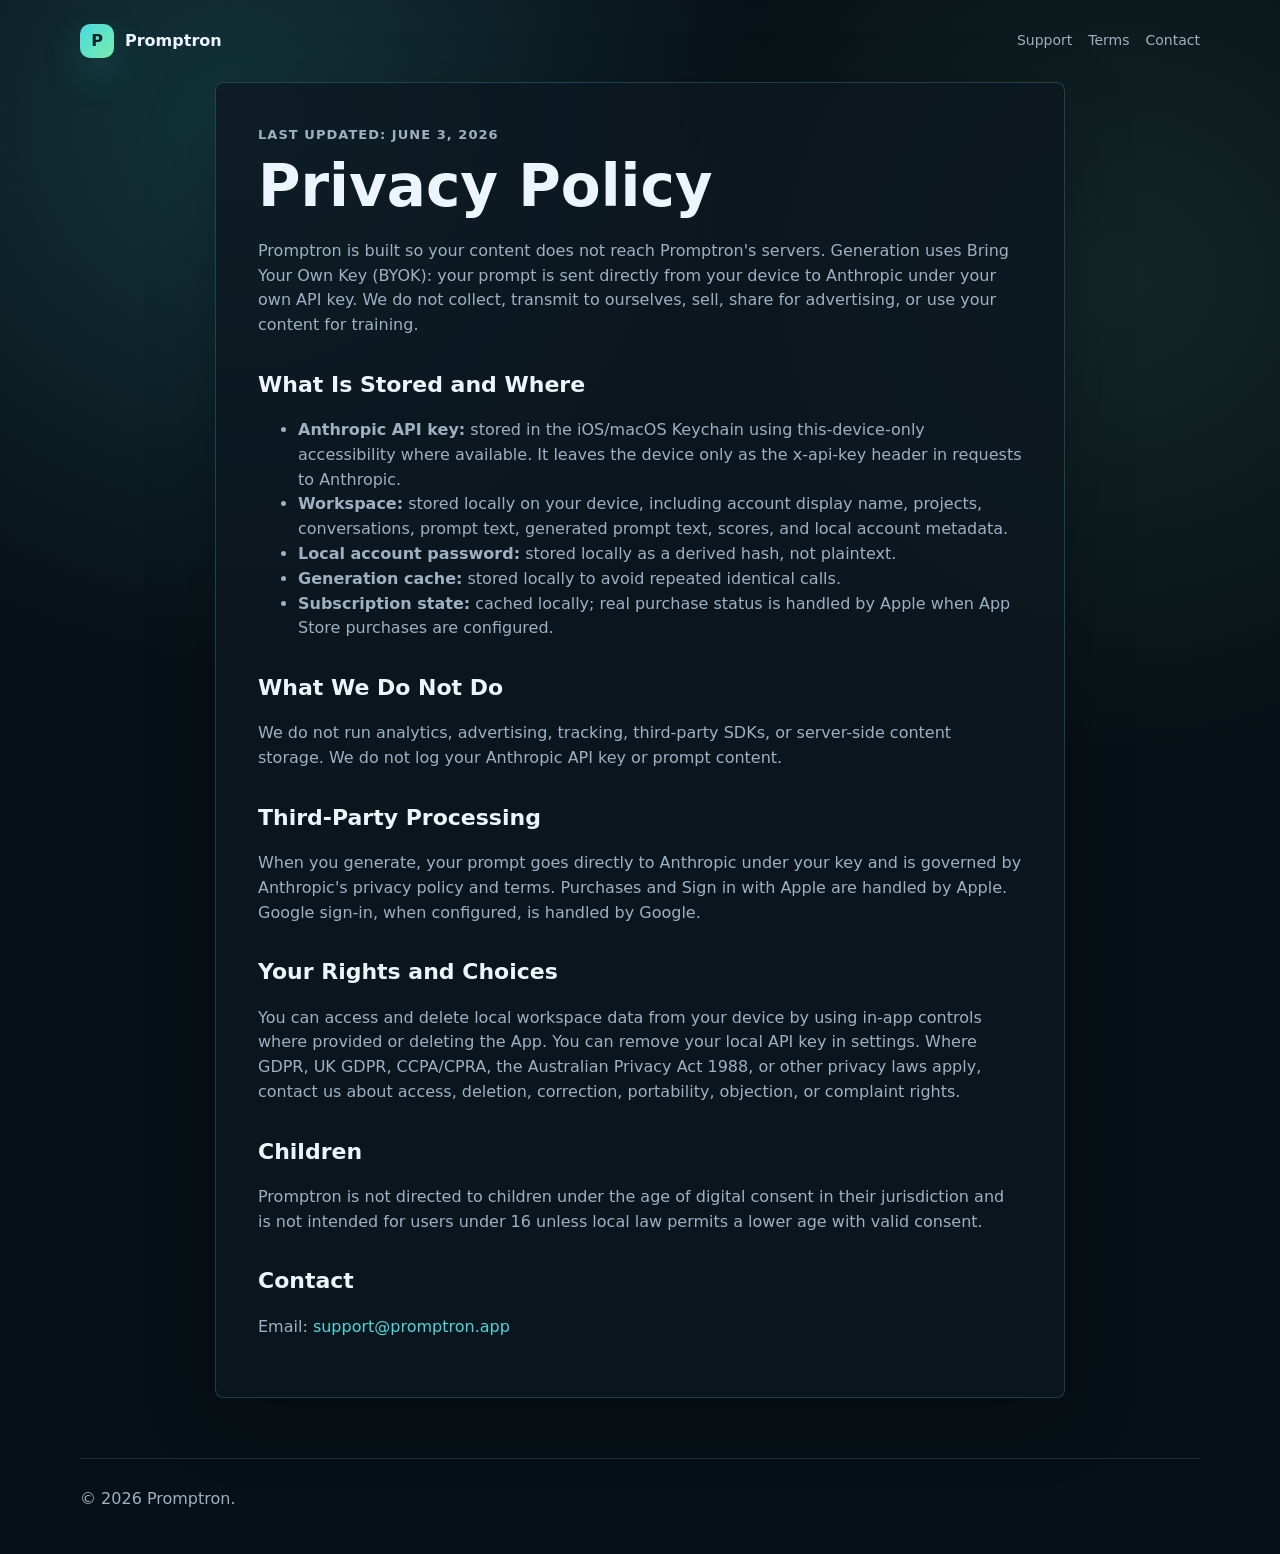
==== privacy.html @ 532ac2ca "Add Promptron support site" ====
<!doctype html>
<html lang="en">
<head>
  <meta charset="utf-8">
  <meta name="viewport" content="width=device-width, initial-scale=1">
  <title>Promptron Privacy Policy</title>
  <meta name="description" content="Promptron Privacy Policy.">
  <link rel="stylesheet" href="./styles.css">
</head>
<body>
  <header class="nav">
    <a class="brand" href="./"><span class="mark">P</span><span>Promptron</span></a>
    <nav aria-label="Primary">
      <a href="./">Support</a>
      <a href="./terms.html">Terms</a>
      <a href="mailto:support@promptron.app">Contact</a>
    </nav>
  </header>

  <main class="doc">
    <p class="eyebrow">Last updated: June 3, 2026</p>
    <h1>Privacy Policy</h1>
    <p>
      Promptron is built so your content does not reach Promptron's servers. Generation uses
      Bring Your Own Key (BYOK): your prompt is sent directly from your device to Anthropic
      under your own API key. We do not collect, transmit to ourselves, sell, share for
      advertising, or use your content for training.
    </p>

    <h2>What Is Stored and Where</h2>
    <ul>
      <li><strong>Anthropic API key:</strong> stored in the iOS/macOS Keychain using this-device-only accessibility where available. It leaves the device only as the x-api-key header in requests to Anthropic.</li>
      <li><strong>Workspace:</strong> stored locally on your device, including account display name, projects, conversations, prompt text, generated prompt text, scores, and local account metadata.</li>
      <li><strong>Local account password:</strong> stored locally as a derived hash, not plaintext.</li>
      <li><strong>Generation cache:</strong> stored locally to avoid repeated identical calls.</li>
      <li><strong>Subscription state:</strong> cached locally; real purchase status is handled by Apple when App Store purchases are configured.</li>
    </ul>

    <h2>What We Do Not Do</h2>
    <p>
      We do not run analytics, advertising, tracking, third-party SDKs, or server-side content
      storage. We do not log your Anthropic API key or prompt content.
    </p>

    <h2>Third-Party Processing</h2>
    <p>
      When you generate, your prompt goes directly to Anthropic under your key and is governed
      by Anthropic's privacy policy and terms. Purchases and Sign in with Apple are handled by
      Apple. Google sign-in, when configured, is handled by Google.
    </p>

    <h2>Your Rights and Choices</h2>
    <p>
      You can access and delete local workspace data from your device by using in-app controls
      where provided or deleting the App. You can remove your local API key in settings. Where
      GDPR, UK GDPR, CCPA/CPRA, the Australian Privacy Act 1988, or other privacy laws apply,
      contact us about access, deletion, correction, portability, objection, or complaint rights.
    </p>

    <h2>Children</h2>
    <p>
      Promptron is not directed to children under the age of digital consent in their jurisdiction
      and is not intended for users under 16 unless local law permits a lower age with valid consent.
    </p>

    <h2>Contact</h2>
    <p>Email: <a href="mailto:support@promptron.app">support@promptron.app</a></p>
  </main>

  <footer>
    <p>&copy; 2026 Promptron.</p>
  </footer>
</body>
</html>
---- styles.css ----
:root {
  color-scheme: dark;
  --bg: #071016;
  --panel: #0d1821;
  --panel-2: #132535;
  --text: #ecf5fb;
  --muted: #9db1c2;
  --line: rgba(91, 216, 221, 0.22);
  --accent: #48d8df;
  --accent-2: #79efae;
  --ink: #042328;
}

* {
  box-sizing: border-box;
}

body {
  margin: 0;
  min-height: 100vh;
  background:
    radial-gradient(circle at 18% 8%, rgba(72, 216, 223, 0.18), transparent 34rem),
    radial-gradient(circle at 88% 18%, rgba(121, 239, 174, 0.1), transparent 30rem),
    var(--bg);
  color: var(--text);
  font-family: Inter, ui-sans-serif, system-ui, -apple-system, BlinkMacSystemFont, "Segoe UI", sans-serif;
  line-height: 1.55;
}

a {
  color: inherit;
  text-decoration: none;
}

.nav {
  width: min(1120px, calc(100% - 40px));
  margin: 0 auto;
  padding: 24px 0;
  display: flex;
  align-items: center;
  justify-content: space-between;
  gap: 20px;
}

.brand {
  display: inline-flex;
  align-items: center;
  gap: 11px;
  font-weight: 800;
  letter-spacing: 0;
}

.mark {
  width: 34px;
  height: 34px;
  display: grid;
  place-items: center;
  border-radius: 10px;
  color: var(--ink);
  background: linear-gradient(135deg, var(--accent), var(--accent-2));
  box-shadow: 0 16px 40px rgba(72, 216, 223, 0.18);
}

.nav nav {
  display: flex;
  gap: 16px;
  color: var(--muted);
  font-size: 14px;
}

.nav nav a:hover {
  color: var(--text);
}

main {
  width: min(1120px, calc(100% - 40px));
  margin: 0 auto;
}

.hero {
  padding: 86px 0 54px;
  max-width: 790px;
}

.eyebrow {
  margin: 0 0 14px;
  color: var(--accent);
  font-size: 13px;
  font-weight: 800;
  letter-spacing: 0.08em;
  text-transform: uppercase;
}

h1 {
  margin: 0;
  font-size: clamp(42px, 8vw, 76px);
  line-height: 0.96;
  letter-spacing: 0;
}

h2 {
  margin: 0 0 12px;
  font-size: 22px;
  letter-spacing: 0;
}

.lead {
  margin: 22px 0 0;
  max-width: 690px;
  color: var(--muted);
  font-size: 20px;
}

.actions {
  display: flex;
  flex-wrap: wrap;
  gap: 12px;
  margin-top: 32px;
}

.button {
  display: inline-flex;
  align-items: center;
  justify-content: center;
  min-height: 44px;
  padding: 0 18px;
  border: 1px solid var(--line);
  border-radius: 8px;
  color: var(--text);
  background: rgba(13, 24, 33, 0.78);
  font-weight: 750;
}

.button.primary {
  color: var(--ink);
  border-color: transparent;
  background: var(--accent);
}

.grid {
  display: grid;
  grid-template-columns: repeat(3, minmax(0, 1fr));
  gap: 14px;
  margin-bottom: 24px;
}

article,
.panel,
.doc {
  border: 1px solid var(--line);
  border-radius: 8px;
  background: rgba(13, 24, 33, 0.78);
  box-shadow: 0 20px 70px rgba(0, 0, 0, 0.22);
}

article {
  padding: 22px;
}

article p,
.panel p,
.doc p,
.doc li {
  color: var(--muted);
}

.panel {
  padding: 28px;
  margin-bottom: 70px;
}

details {
  border-top: 1px solid rgba(157, 177, 194, 0.18);
  padding: 16px 0;
}

summary {
  cursor: pointer;
  font-weight: 760;
}

.doc {
  max-width: 850px;
  padding: 42px;
  margin-bottom: 60px;
}

.doc h1 {
  font-size: clamp(38px, 6vw, 58px);
  margin-bottom: 24px;
}

.doc h2 {
  margin-top: 30px;
}

.doc a {
  color: var(--accent);
}

footer {
  width: min(1120px, calc(100% - 40px));
  margin: 0 auto;
  padding: 28px 0 42px;
  color: var(--muted);
  display: flex;
  justify-content: space-between;
  gap: 18px;
  border-top: 1px solid rgba(157, 177, 194, 0.16);
}

footer p {
  margin: 0;
}

footer a {
  color: var(--text);
}

@media (max-width: 760px) {
  .nav,
  footer {
    align-items: flex-start;
    flex-direction: column;
  }

  .hero {
    padding-top: 48px;
  }

  .grid {
    grid-template-columns: 1fr;
  }

  .doc,
  .panel {
    padding: 24px;
  }
}
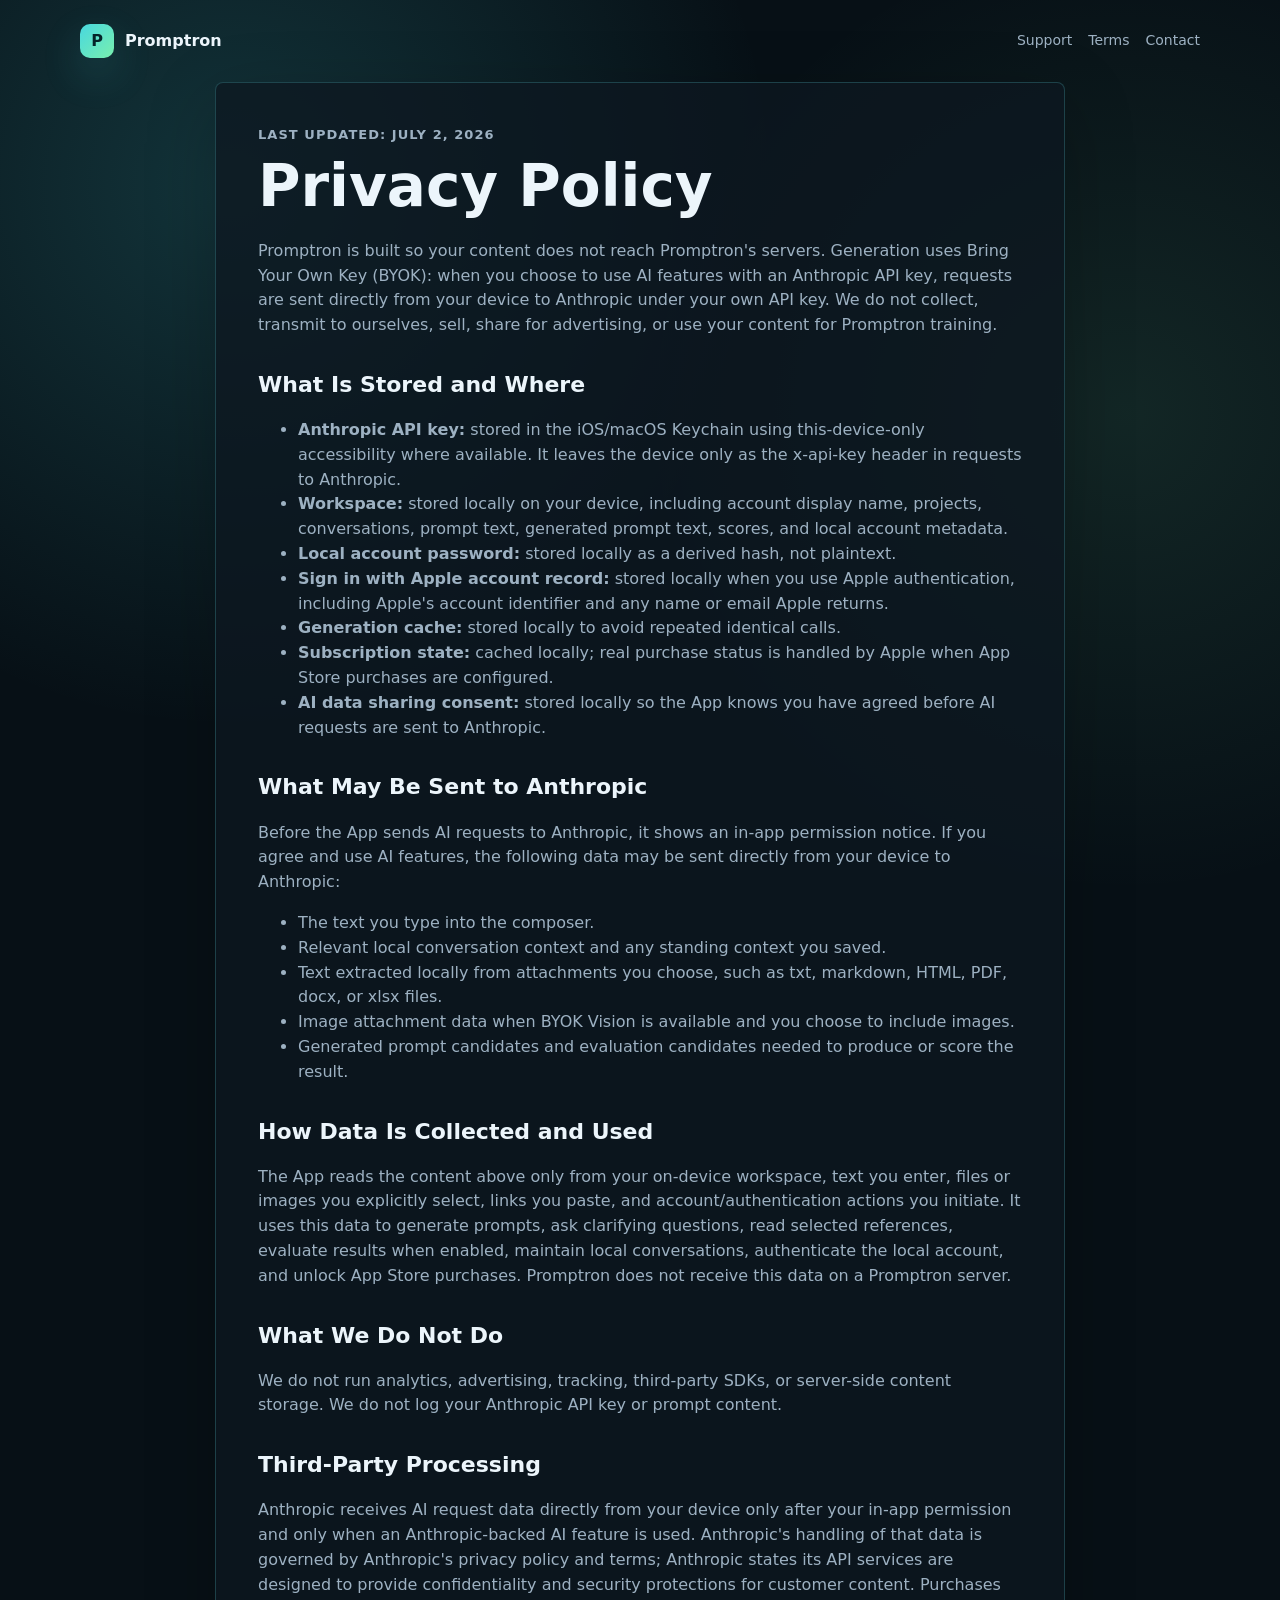
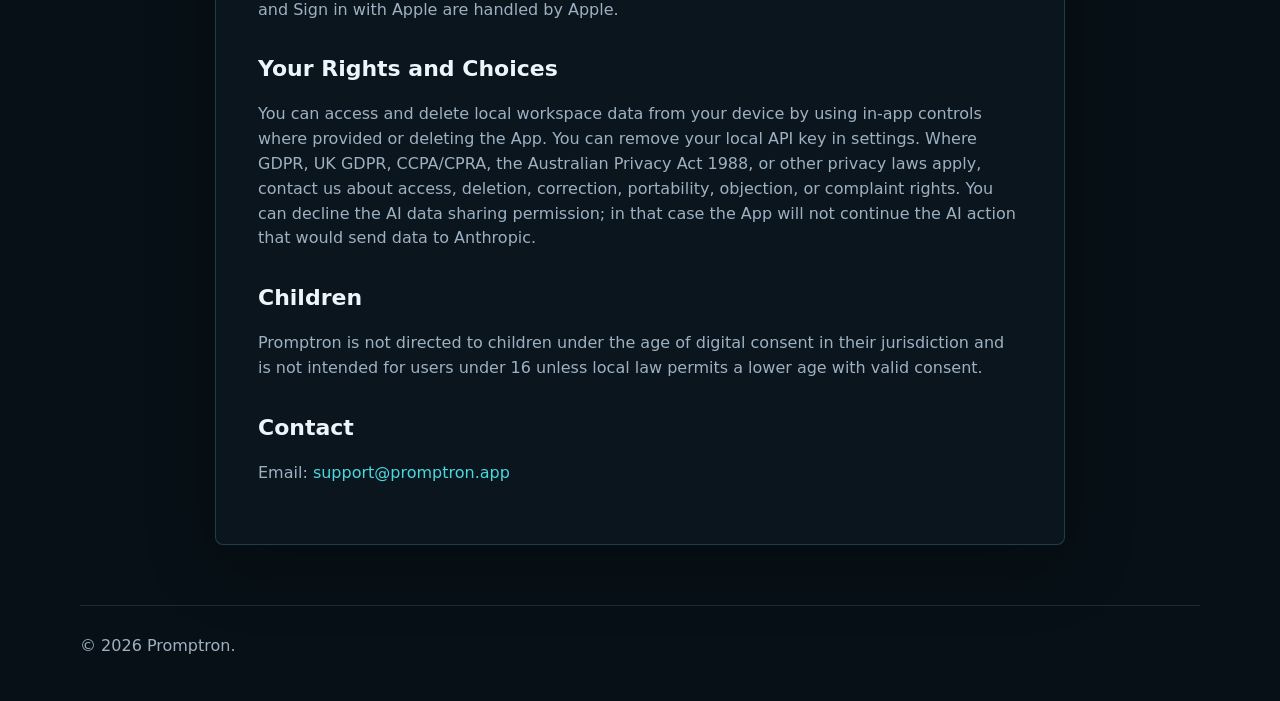
==== commit 1b32e5ef: "Update privacy policy for AI data sharing" ====
--- a/privacy.html
+++ b/privacy.html
@@ -18,13 +18,14 @@
   </header>
 
   <main class="doc">
-    <p class="eyebrow">Last updated: June 3, 2026</p>
+    <p class="eyebrow">Last updated: July 2, 2026</p>
     <h1>Privacy Policy</h1>
     <p>
       Promptron is built so your content does not reach Promptron's servers. Generation uses
-      Bring Your Own Key (BYOK): your prompt is sent directly from your device to Anthropic
-      under your own API key. We do not collect, transmit to ourselves, sell, share for
-      advertising, or use your content for training.
+      Bring Your Own Key (BYOK): when you choose to use AI features with an Anthropic API key,
+      requests are sent directly from your device to Anthropic under your own API key. We do
+      not collect, transmit to ourselves, sell, share for advertising, or use your content for
+      Promptron training.
     </p>
 
     <h2>What Is Stored and Where</h2>
@@ -32,9 +33,35 @@
       <li><strong>Anthropic API key:</strong> stored in the iOS/macOS Keychain using this-device-only accessibility where available. It leaves the device only as the x-api-key header in requests to Anthropic.</li>
       <li><strong>Workspace:</strong> stored locally on your device, including account display name, projects, conversations, prompt text, generated prompt text, scores, and local account metadata.</li>
       <li><strong>Local account password:</strong> stored locally as a derived hash, not plaintext.</li>
+      <li><strong>Sign in with Apple account record:</strong> stored locally when you use Apple authentication, including Apple's account identifier and any name or email Apple returns.</li>
       <li><strong>Generation cache:</strong> stored locally to avoid repeated identical calls.</li>
       <li><strong>Subscription state:</strong> cached locally; real purchase status is handled by Apple when App Store purchases are configured.</li>
+      <li><strong>AI data sharing consent:</strong> stored locally so the App knows you have agreed before AI requests are sent to Anthropic.</li>
     </ul>
+
+    <h2>What May Be Sent to Anthropic</h2>
+    <p>
+      Before the App sends AI requests to Anthropic, it shows an in-app permission notice. If
+      you agree and use AI features, the following data may be sent directly from your device
+      to Anthropic:
+    </p>
+    <ul>
+      <li>The text you type into the composer.</li>
+      <li>Relevant local conversation context and any standing context you saved.</li>
+      <li>Text extracted locally from attachments you choose, such as txt, markdown, HTML, PDF, docx, or xlsx files.</li>
+      <li>Image attachment data when BYOK Vision is available and you choose to include images.</li>
+      <li>Generated prompt candidates and evaluation candidates needed to produce or score the result.</li>
+    </ul>
+
+    <h2>How Data Is Collected and Used</h2>
+    <p>
+      The App reads the content above only from your on-device workspace, text you enter, files
+      or images you explicitly select, links you paste, and account/authentication actions you
+      initiate. It uses this data to generate prompts, ask clarifying questions, read selected
+      references, evaluate results when enabled, maintain local conversations, authenticate the
+      local account, and unlock App Store purchases. Promptron does not receive this data on a
+      Promptron server.
+    </p>
 
     <h2>What We Do Not Do</h2>
     <p>
@@ -44,9 +71,11 @@
 
     <h2>Third-Party Processing</h2>
     <p>
-      When you generate, your prompt goes directly to Anthropic under your key and is governed
-      by Anthropic's privacy policy and terms. Purchases and Sign in with Apple are handled by
-      Apple. Google sign-in, when configured, is handled by Google.
+      Anthropic receives AI request data directly from your device only after your in-app
+      permission and only when an Anthropic-backed AI feature is used. Anthropic's handling of
+      that data is governed by Anthropic's privacy policy and terms; Anthropic states its API
+      services are designed to provide confidentiality and security protections for customer
+      content. Purchases and Sign in with Apple are handled by Apple.
     </p>
 
     <h2>Your Rights and Choices</h2>
@@ -55,6 +84,8 @@
       where provided or deleting the App. You can remove your local API key in settings. Where
       GDPR, UK GDPR, CCPA/CPRA, the Australian Privacy Act 1988, or other privacy laws apply,
       contact us about access, deletion, correction, portability, objection, or complaint rights.
+      You can decline the AI data sharing permission; in that case the App will not continue the
+      AI action that would send data to Anthropic.
     </p>
 
     <h2>Children</h2>
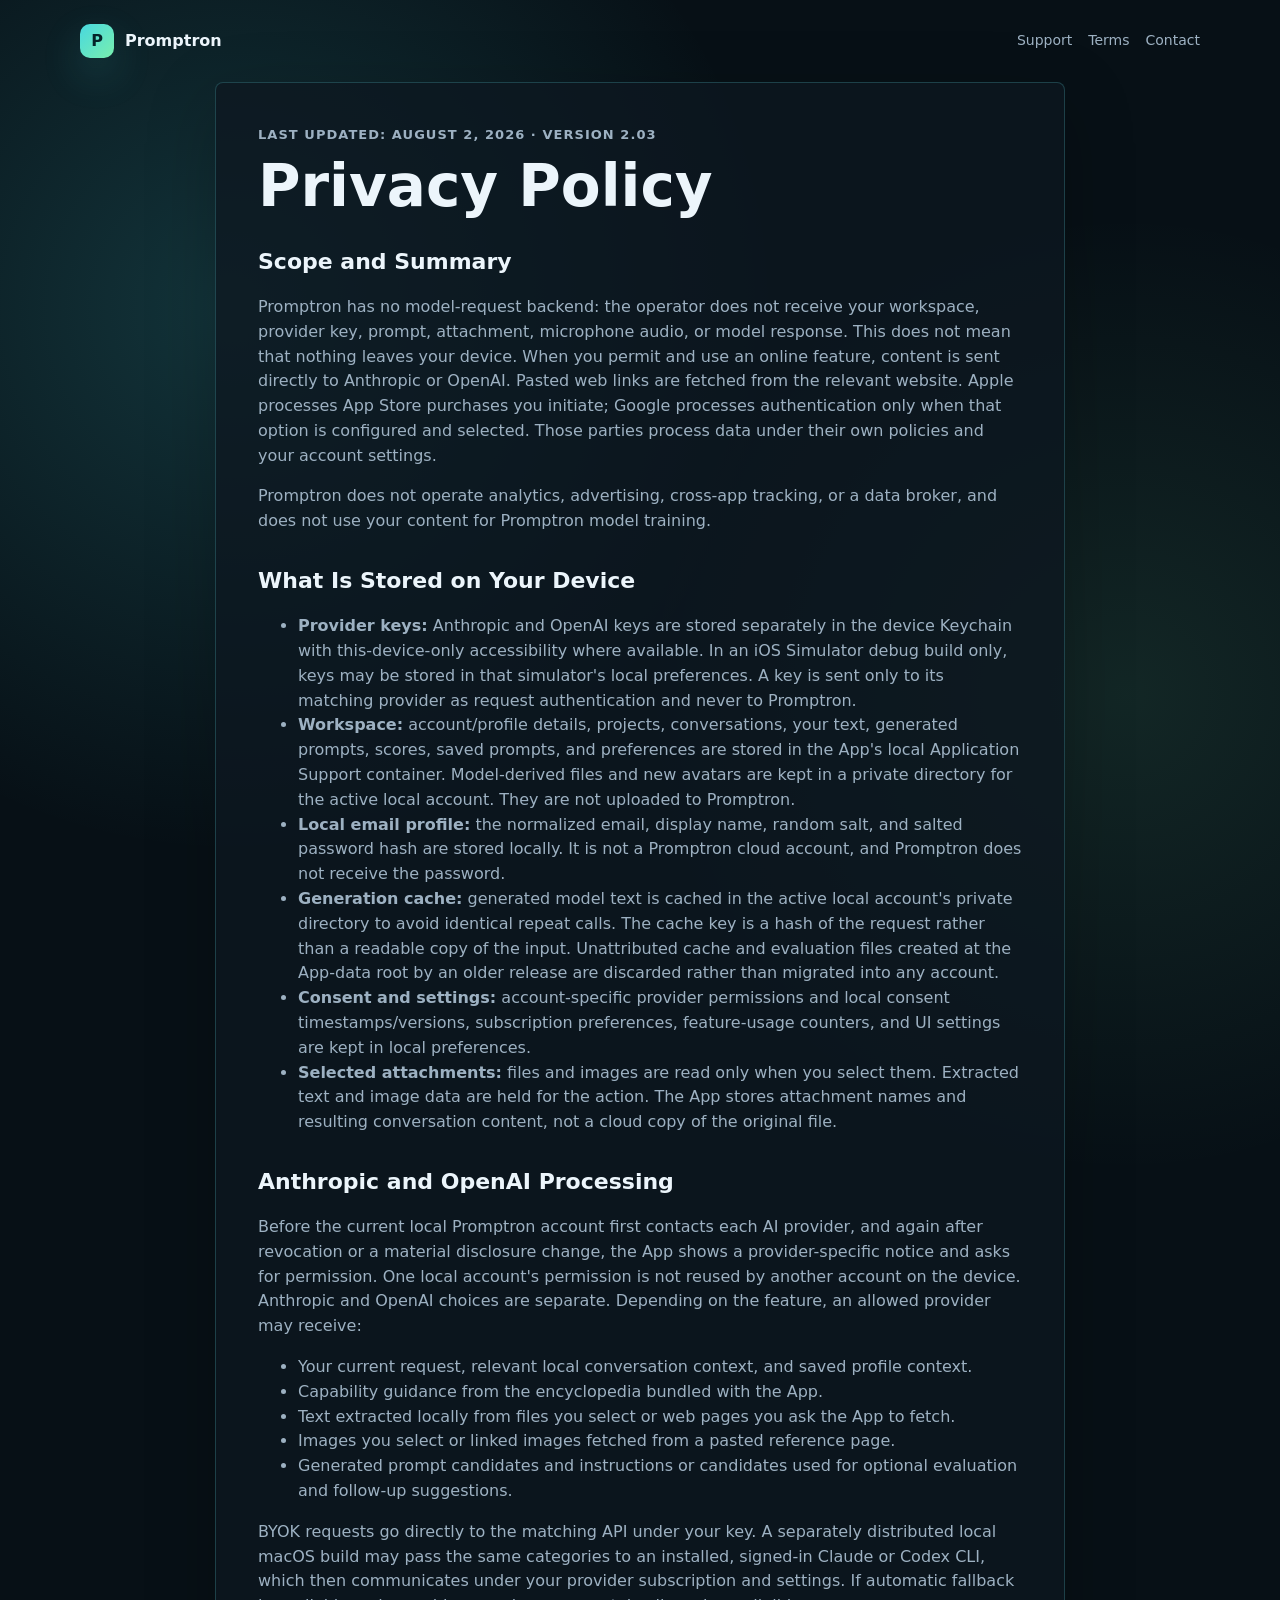
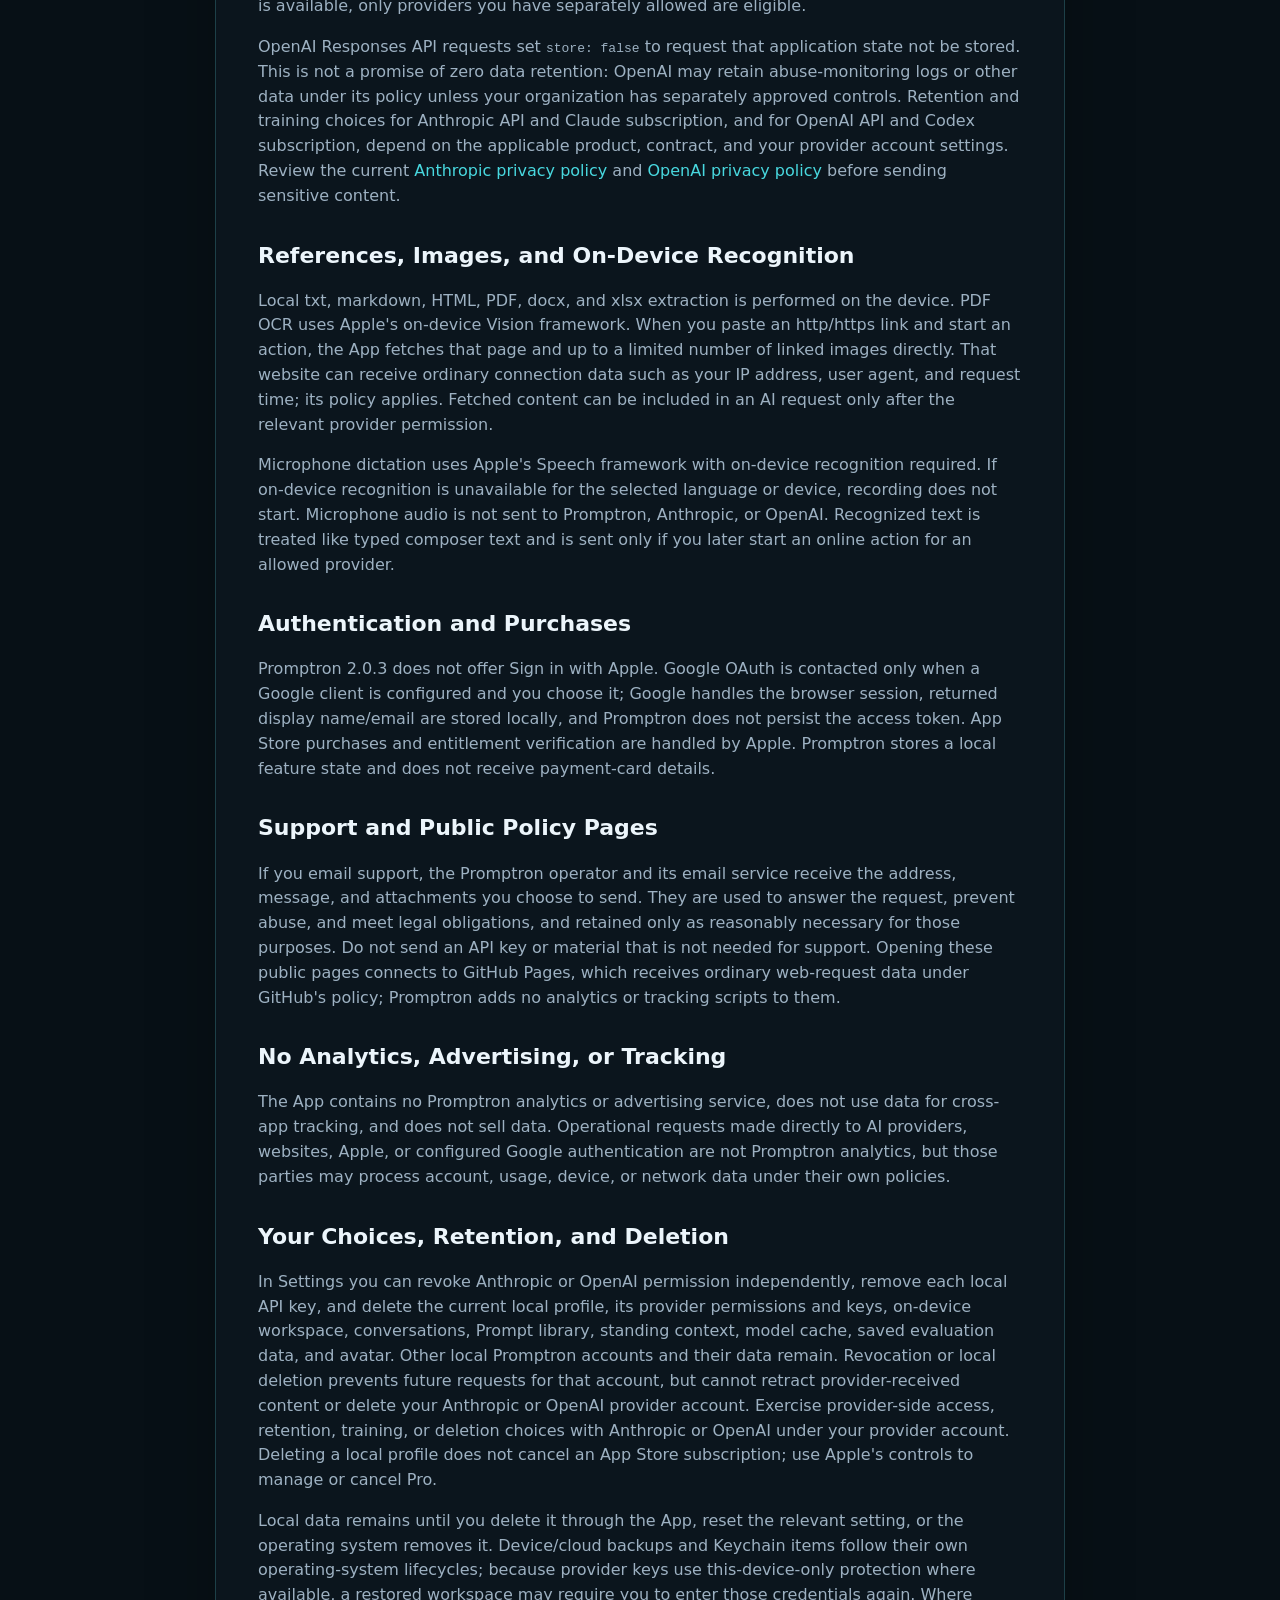
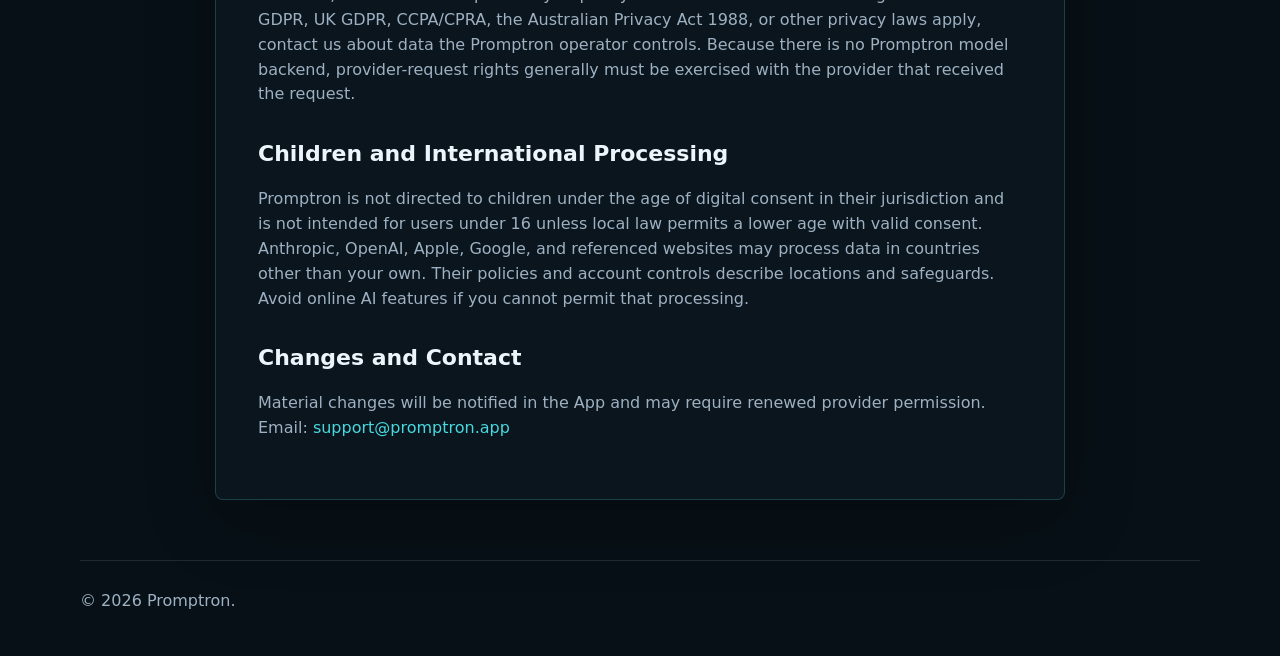
==== commit 34979ac5: "docs: update support and legal pages for v2.03" ====
--- a/privacy.html
+++ b/privacy.html
@@ -4,7 +4,7 @@
   <meta charset="utf-8">
   <meta name="viewport" content="width=device-width, initial-scale=1">
   <title>Promptron Privacy Policy</title>
-  <meta name="description" content="Promptron Privacy Policy.">
+  <meta name="description" content="How Promptron stores local data and sends permitted requests directly to Anthropic, OpenAI, Apple, Google, and referenced websites.">
   <link rel="stylesheet" href="./styles.css">
 </head>
 <body>
@@ -18,84 +18,144 @@
   </header>
 
   <main class="doc">
-    <p class="eyebrow">Last updated: July 2, 2026</p>
+    <p class="eyebrow">Last updated: August 2, 2026 · Version 2.03</p>
     <h1>Privacy Policy</h1>
+
+    <h2>Scope and Summary</h2>
     <p>
-      Promptron is built so your content does not reach Promptron's servers. Generation uses
-      Bring Your Own Key (BYOK): when you choose to use AI features with an Anthropic API key,
-      requests are sent directly from your device to Anthropic under your own API key. We do
-      not collect, transmit to ourselves, sell, share for advertising, or use your content for
-      Promptron training.
+      Promptron has no model-request backend: the operator does not receive your workspace,
+      provider key, prompt, attachment, microphone audio, or model response. This does not mean
+      that nothing leaves your device. When you permit and use an online feature, content is sent
+      directly to Anthropic or OpenAI. Pasted web links are fetched from the relevant website.
+      Apple processes App Store purchases you initiate; Google processes authentication only when
+      that option is configured and selected. Those parties
+      process data under their own policies and your account settings.
+    </p>
+    <p>
+      Promptron does not operate analytics, advertising, cross-app tracking, or a data broker,
+      and does not use your content for Promptron model training.
     </p>
 
-    <h2>What Is Stored and Where</h2>
+    <h2>What Is Stored on Your Device</h2>
     <ul>
-      <li><strong>Anthropic API key:</strong> stored in the iOS/macOS Keychain using this-device-only accessibility where available. It leaves the device only as the x-api-key header in requests to Anthropic.</li>
-      <li><strong>Workspace:</strong> stored locally on your device, including account display name, projects, conversations, prompt text, generated prompt text, scores, and local account metadata.</li>
-      <li><strong>Local account password:</strong> stored locally as a derived hash, not plaintext.</li>
-      <li><strong>Sign in with Apple account record:</strong> stored locally when you use Apple authentication, including Apple's account identifier and any name or email Apple returns.</li>
-      <li><strong>Generation cache:</strong> stored locally to avoid repeated identical calls.</li>
-      <li><strong>Subscription state:</strong> cached locally; real purchase status is handled by Apple when App Store purchases are configured.</li>
-      <li><strong>AI data sharing consent:</strong> stored locally so the App knows you have agreed before AI requests are sent to Anthropic.</li>
+      <li><strong>Provider keys:</strong> Anthropic and OpenAI keys are stored separately in the device Keychain with this-device-only accessibility where available. In an iOS Simulator debug build only, keys may be stored in that simulator's local preferences. A key is sent only to its matching provider as request authentication and never to Promptron.</li>
+      <li><strong>Workspace:</strong> account/profile details, projects, conversations, your text, generated prompts, scores, saved prompts, and preferences are stored in the App's local Application Support container. Model-derived files and new avatars are kept in a private directory for the active local account. They are not uploaded to Promptron.</li>
+      <li><strong>Local email profile:</strong> the normalized email, display name, random salt, and salted password hash are stored locally. It is not a Promptron cloud account, and Promptron does not receive the password.</li>
+      <li><strong>Generation cache:</strong> generated model text is cached in the active local account's private directory to avoid identical repeat calls. The cache key is a hash of the request rather than a readable copy of the input. Unattributed cache and evaluation files created at the App-data root by an older release are discarded rather than migrated into any account.</li>
+      <li><strong>Consent and settings:</strong> account-specific provider permissions and local consent timestamps/versions, subscription preferences, feature-usage counters, and UI settings are kept in local preferences.</li>
+      <li><strong>Selected attachments:</strong> files and images are read only when you select them. Extracted text and image data are held for the action. The App stores attachment names and resulting conversation content, not a cloud copy of the original file.</li>
     </ul>
 
-    <h2>What May Be Sent to Anthropic</h2>
+    <h2>Anthropic and OpenAI Processing</h2>
     <p>
-      Before the App sends AI requests to Anthropic, it shows an in-app permission notice. If
-      you agree and use AI features, the following data may be sent directly from your device
-      to Anthropic:
+      Before the current local Promptron account first contacts each AI provider, and again after
+      revocation or a material disclosure change, the App shows a provider-specific notice and asks
+      for permission. One local account's permission is not reused by another account on the device.
+      Anthropic and OpenAI choices are separate. Depending on the
+      feature, an allowed provider may receive:
     </p>
     <ul>
-      <li>The text you type into the composer.</li>
-      <li>Relevant local conversation context and any standing context you saved.</li>
-      <li>Text extracted locally from attachments you choose, such as txt, markdown, HTML, PDF, docx, or xlsx files.</li>
-      <li>Image attachment data when BYOK Vision is available and you choose to include images.</li>
-      <li>Generated prompt candidates and evaluation candidates needed to produce or score the result.</li>
+      <li>Your current request, relevant local conversation context, and saved profile context.</li>
+      <li>Capability guidance from the encyclopedia bundled with the App.</li>
+      <li>Text extracted locally from files you select or web pages you ask the App to fetch.</li>
+      <li>Images you select or linked images fetched from a pasted reference page.</li>
+      <li>Generated prompt candidates and instructions or candidates used for optional evaluation and follow-up suggestions.</li>
     </ul>
-
-    <h2>How Data Is Collected and Used</h2>
     <p>
-      The App reads the content above only from your on-device workspace, text you enter, files
-      or images you explicitly select, links you paste, and account/authentication actions you
-      initiate. It uses this data to generate prompts, ask clarifying questions, read selected
-      references, evaluate results when enabled, maintain local conversations, authenticate the
-      local account, and unlock App Store purchases. Promptron does not receive this data on a
-      Promptron server.
+      BYOK requests go directly to the matching API under your key. A separately distributed local
+      macOS build may pass the same categories to an installed, signed-in Claude or Codex CLI, which
+      then communicates under your provider subscription and settings. If automatic fallback is
+      available, only providers you have separately allowed are eligible.
+    </p>
+    <p>
+      OpenAI Responses API requests set <code>store: false</code> to request that application state
+      not be stored. This is not a promise of zero data retention: OpenAI may retain abuse-monitoring
+      logs or other data under its policy unless your organization has separately approved controls.
+      Retention and training choices for Anthropic API and Claude subscription, and for OpenAI API
+      and Codex subscription, depend on the applicable product, contract, and your provider account settings.
+      Review the current
+      <a href="https://www.anthropic.com/legal/privacy">Anthropic privacy policy</a> and
+      <a href="https://openai.com/policies/privacy-policy/">OpenAI privacy policy</a> before sending
+      sensitive content.
     </p>
 
-    <h2>What We Do Not Do</h2>
+    <h2>References, Images, and On-Device Recognition</h2>
     <p>
-      We do not run analytics, advertising, tracking, third-party SDKs, or server-side content
-      storage. We do not log your Anthropic API key or prompt content.
+      Local txt, markdown, HTML, PDF, docx, and xlsx extraction is performed on the device. PDF OCR
+      uses Apple's on-device Vision framework. When you paste an http/https link and start an action,
+      the App fetches that page and up to a limited number of linked images directly. That website can
+      receive ordinary connection data such as your IP address, user agent, and request time; its policy
+      applies. Fetched content can be included in an AI request only after the relevant provider permission.
+    </p>
+    <p>
+      Microphone dictation uses Apple's Speech framework with on-device recognition required. If
+      on-device recognition is unavailable for the selected language or device, recording does not
+      start. Microphone audio is not sent to Promptron, Anthropic, or OpenAI. Recognized text is treated
+      like typed composer text and is sent only if you later start an online action for an allowed provider.
     </p>
 
-    <h2>Third-Party Processing</h2>
+    <h2>Authentication and Purchases</h2>
     <p>
-      Anthropic receives AI request data directly from your device only after your in-app
-      permission and only when an Anthropic-backed AI feature is used. Anthropic's handling of
-      that data is governed by Anthropic's privacy policy and terms; Anthropic states its API
-      services are designed to provide confidentiality and security protections for customer
-      content. Purchases and Sign in with Apple are handled by Apple.
+      Promptron 2.0.3 does not offer Sign in with Apple. Google OAuth is contacted only when a Google
+      client is configured and you choose
+      it; Google handles the browser session, returned display name/email are stored locally, and
+      Promptron does not persist the access token. App Store purchases and entitlement verification are
+      handled by Apple. Promptron stores a local feature state and does not receive payment-card details.
     </p>
 
-    <h2>Your Rights and Choices</h2>
+    <h2>Support and Public Policy Pages</h2>
     <p>
-      You can access and delete local workspace data from your device by using in-app controls
-      where provided or deleting the App. You can remove your local API key in settings. Where
-      GDPR, UK GDPR, CCPA/CPRA, the Australian Privacy Act 1988, or other privacy laws apply,
-      contact us about access, deletion, correction, portability, objection, or complaint rights.
-      You can decline the AI data sharing permission; in that case the App will not continue the
-      AI action that would send data to Anthropic.
+      If you email support, the Promptron operator and its email service receive the address,
+      message, and attachments you choose to send. They are used to answer the request, prevent
+      abuse, and meet legal obligations, and retained only as reasonably necessary for those
+      purposes. Do not send an API key or material that is not needed for support. Opening these
+      public pages connects to GitHub Pages, which receives ordinary web-request data under GitHub's
+      policy; Promptron adds no analytics or tracking scripts to them.
     </p>
 
-    <h2>Children</h2>
+    <h2>No Analytics, Advertising, or Tracking</h2>
     <p>
-      Promptron is not directed to children under the age of digital consent in their jurisdiction
-      and is not intended for users under 16 unless local law permits a lower age with valid consent.
+      The App contains no Promptron analytics or advertising service, does not use data for cross-app
+      tracking, and does not sell data. Operational requests made directly to AI providers, websites,
+      Apple, or configured Google authentication are not Promptron analytics, but those parties may
+      process account, usage, device, or network data under their own policies.
     </p>
 
-    <h2>Contact</h2>
-    <p>Email: <a href="mailto:support@promptron.app">support@promptron.app</a></p>
+    <h2>Your Choices, Retention, and Deletion</h2>
+    <p>
+      In Settings you can revoke Anthropic or OpenAI permission independently, remove each local API
+      key, and delete the current local profile, its provider permissions and keys, on-device workspace,
+      conversations, Prompt library, standing context, model cache, saved evaluation data, and avatar.
+      Other local Promptron accounts and their data remain. Revocation or local deletion prevents future
+      requests for that account, but cannot retract provider-received content or delete your Anthropic or
+      OpenAI provider account. Exercise provider-side access, retention, training, or deletion choices
+      with Anthropic or OpenAI under your provider account. Deleting a local profile does not cancel
+      an App Store subscription; use Apple's controls to manage or cancel Pro.
+    </p>
+    <p>
+      Local data remains until you delete it through the App, reset the relevant setting, or the
+      operating system removes it. Device/cloud backups and Keychain items follow their own
+      operating-system lifecycles; because provider keys use this-device-only protection where
+      available, a restored workspace may require you to enter those credentials again.
+      Where GDPR, UK GDPR, CCPA/CPRA, the Australian Privacy Act 1988, or other privacy laws apply,
+      contact us about data the Promptron operator controls. Because there is no Promptron model backend,
+      provider-request rights generally must be exercised with the provider that received the request.
+    </p>
+
+    <h2>Children and International Processing</h2>
+    <p>
+      Promptron is not directed to children under the age of digital consent in their jurisdiction and
+      is not intended for users under 16 unless local law permits a lower age with valid consent.
+      Anthropic, OpenAI, Apple, Google, and referenced websites may process data in countries other than
+      your own. Their policies and account controls describe locations and safeguards. Avoid online AI
+      features if you cannot permit that processing.
+    </p>
+
+    <h2>Changes and Contact</h2>
+    <p>
+      Material changes will be notified in the App and may require renewed provider permission.<br>
+      Email: <a href="mailto:support@promptron.app">support@promptron.app</a>
+    </p>
   </main>
 
   <footer>
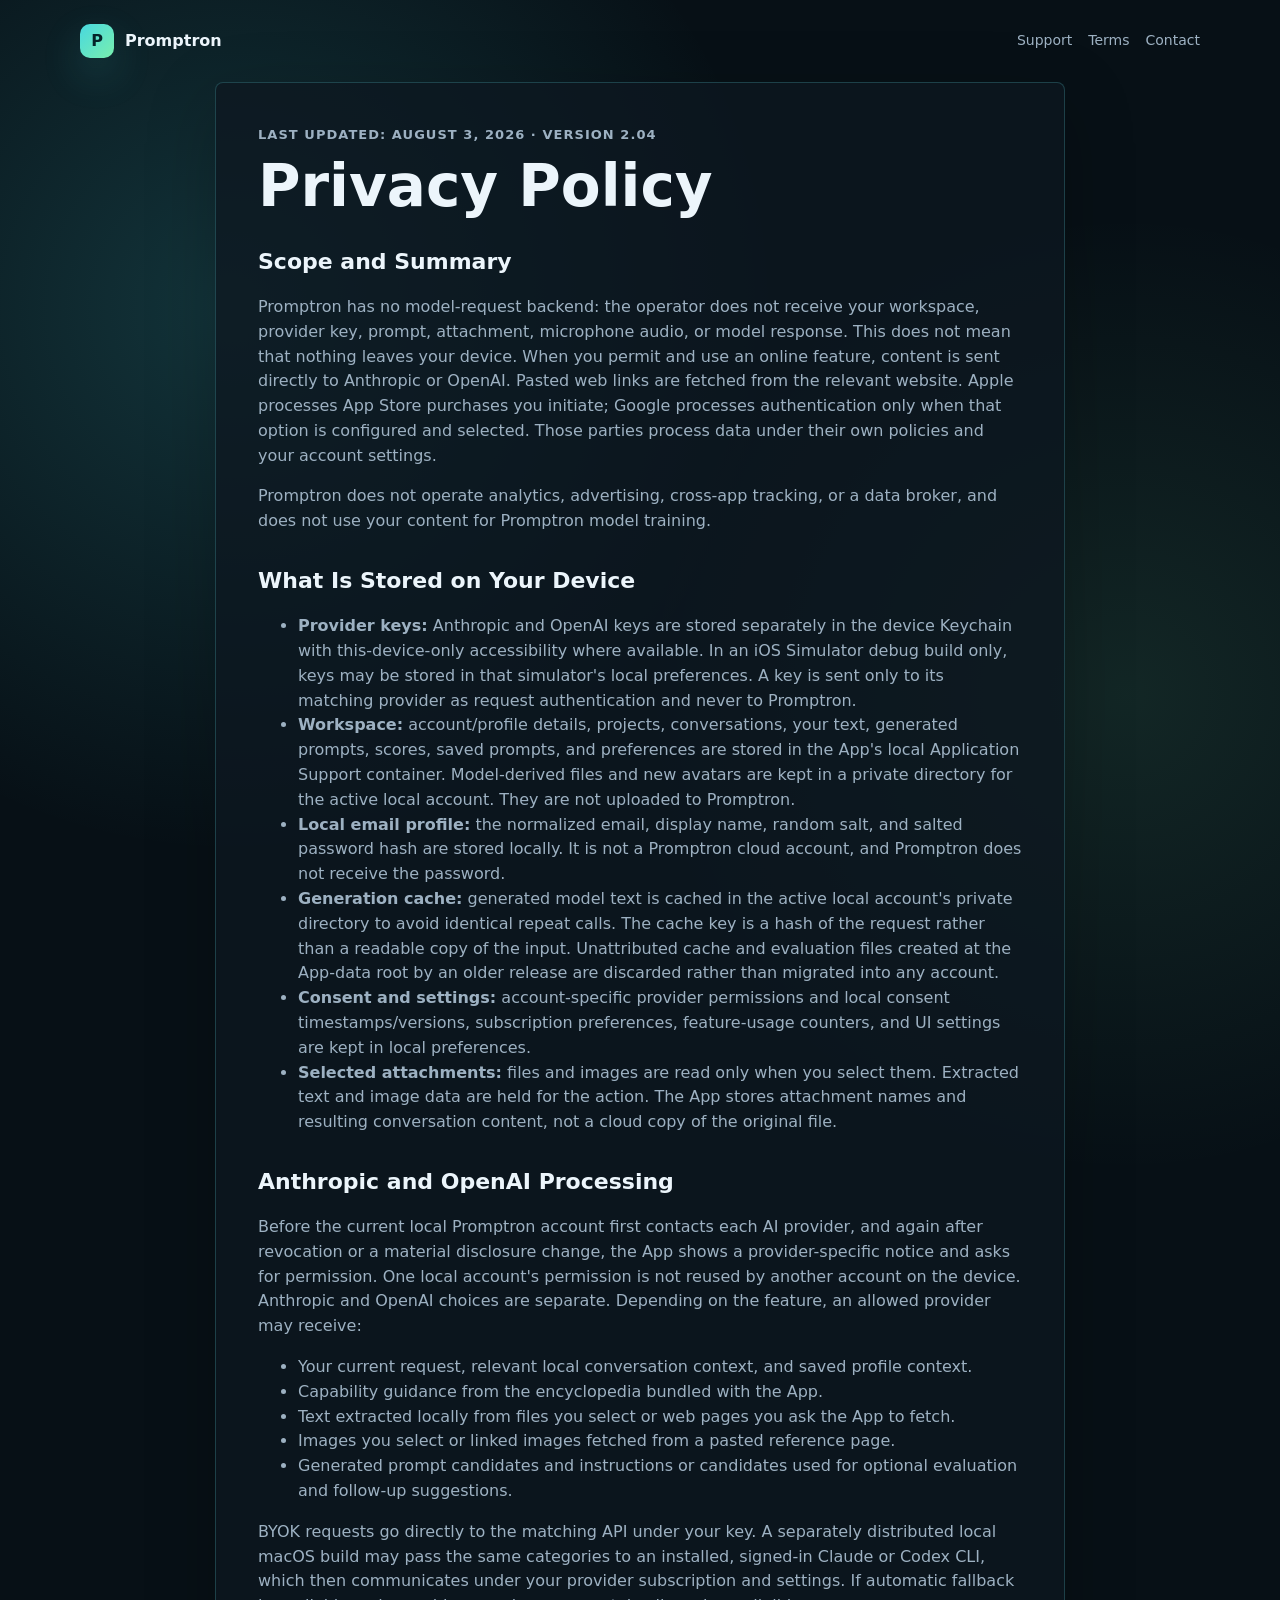
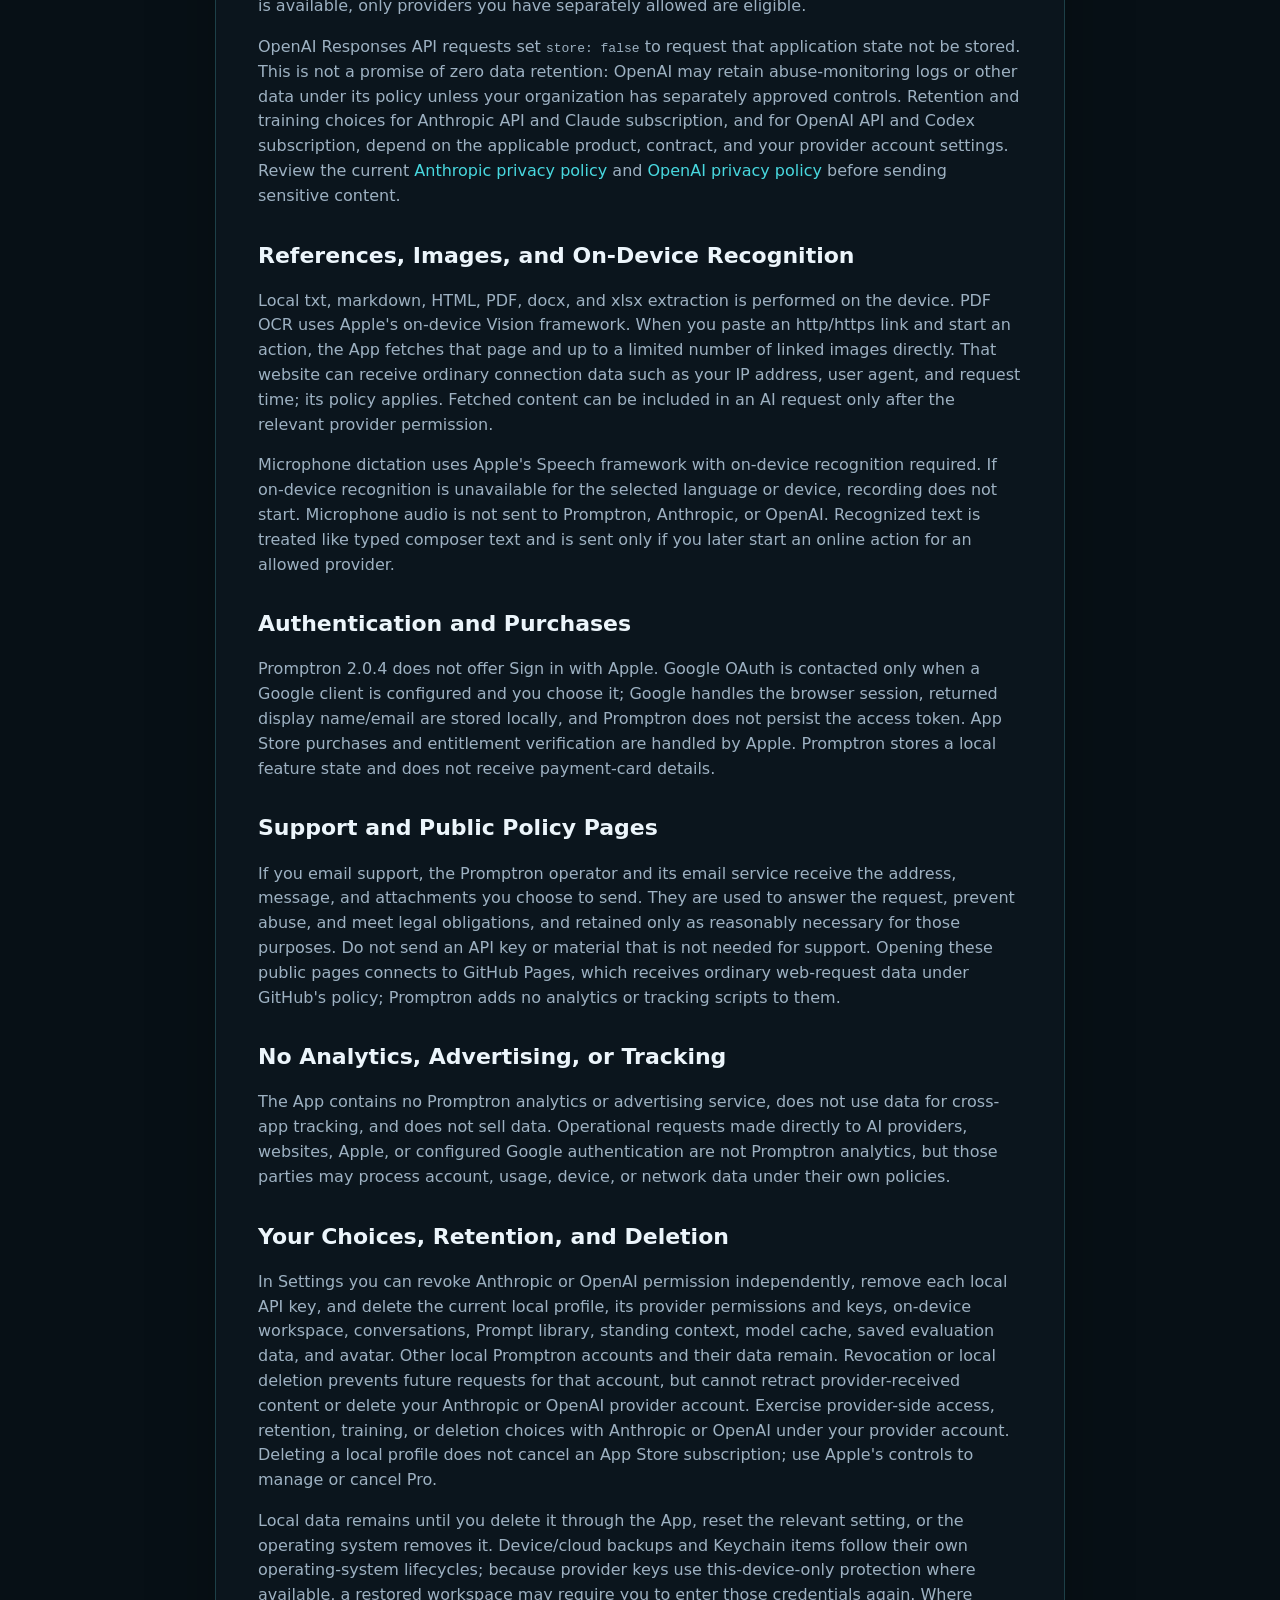
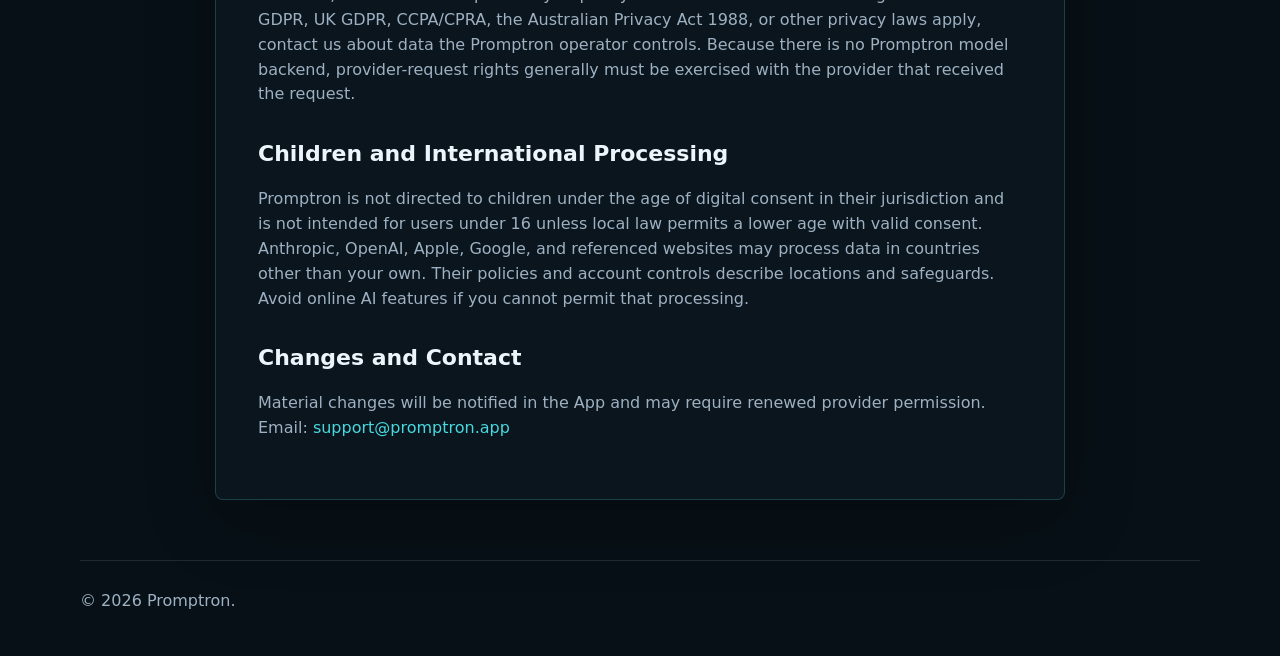
==== commit 04eb1b02: "docs: publish Promptron 2.04 policies" ====
--- a/privacy.html
+++ b/privacy.html
@@ -18,7 +18,7 @@
   </header>
 
   <main class="doc">
-    <p class="eyebrow">Last updated: August 2, 2026 · Version 2.03</p>
+    <p class="eyebrow">Last updated: August 3, 2026 · Version 2.04</p>
     <h1>Privacy Policy</h1>
 
     <h2>Scope and Summary</h2>
@@ -96,7 +96,7 @@
 
     <h2>Authentication and Purchases</h2>
     <p>
-      Promptron 2.0.3 does not offer Sign in with Apple. Google OAuth is contacted only when a Google
+      Promptron 2.0.4 does not offer Sign in with Apple. Google OAuth is contacted only when a Google
       client is configured and you choose
       it; Google handles the browser session, returned display name/email are stored locally, and
       Promptron does not persist the access token. App Store purchases and entitlement verification are
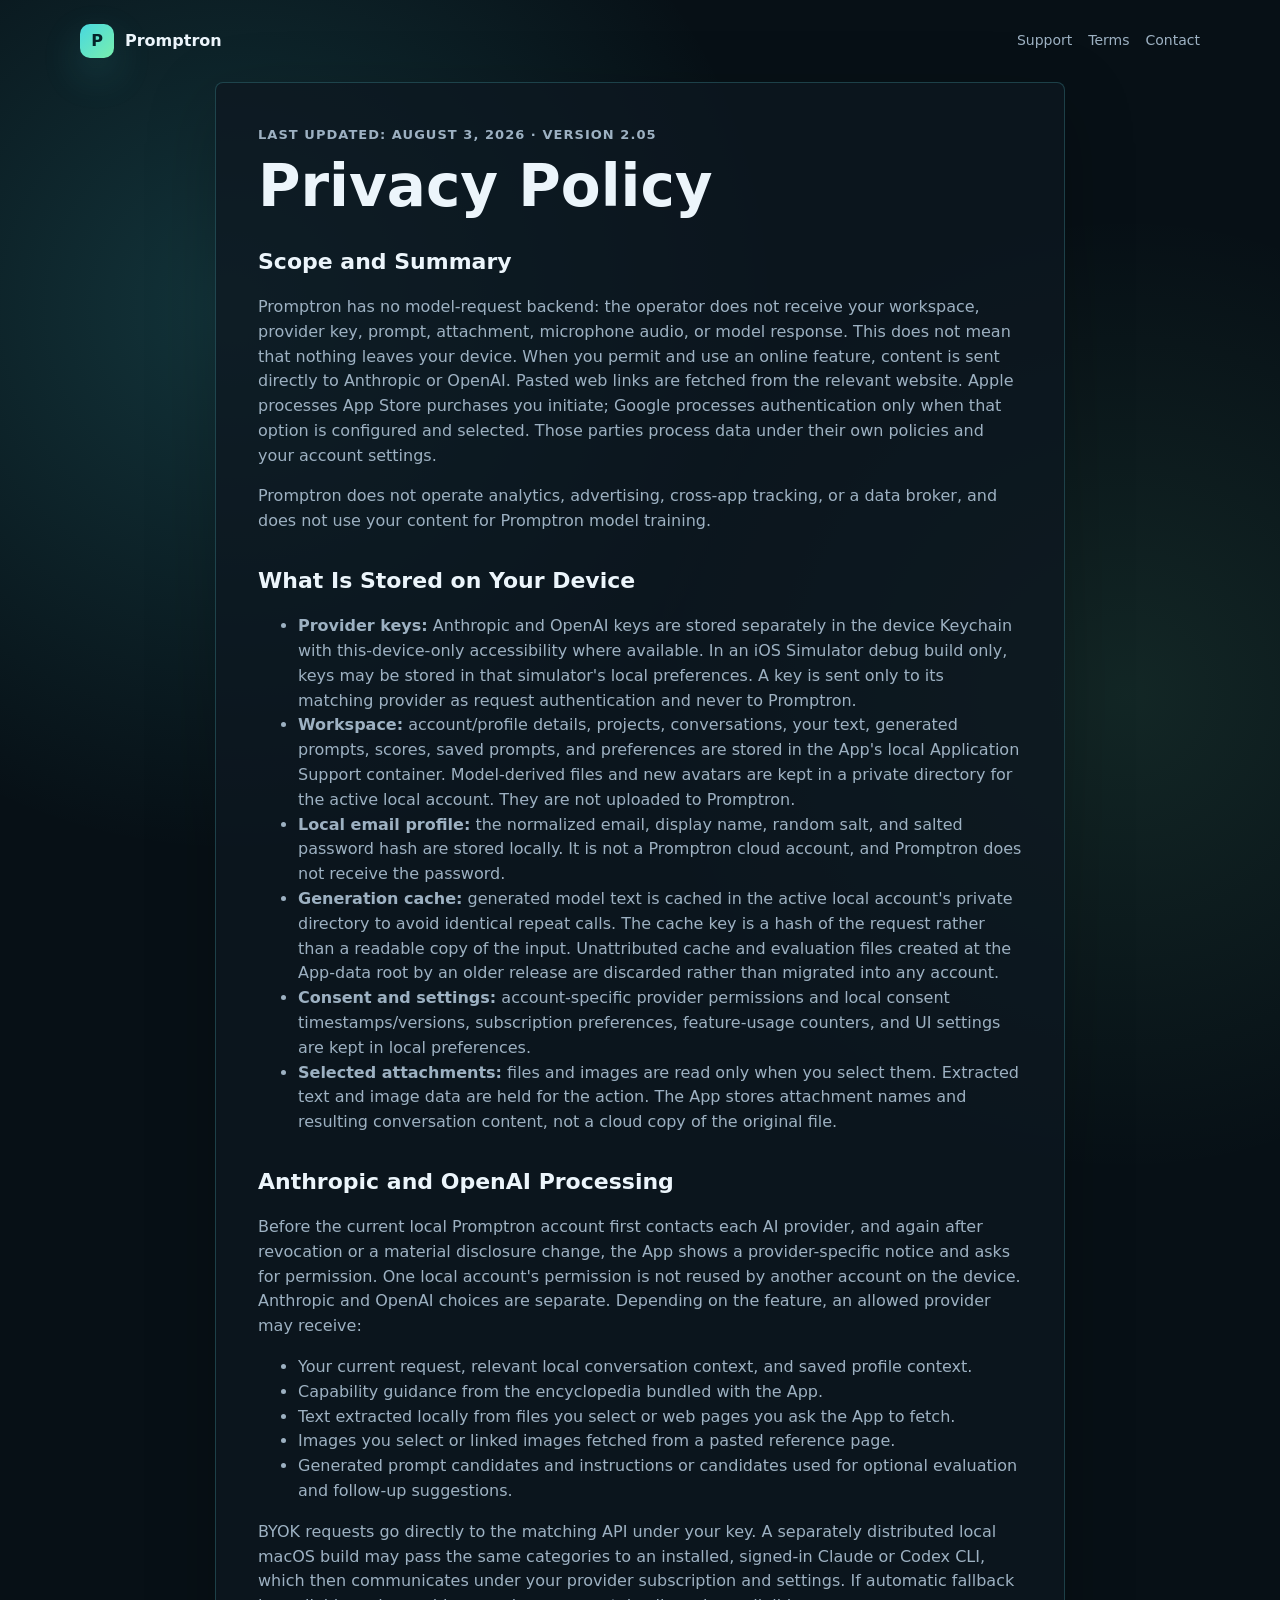
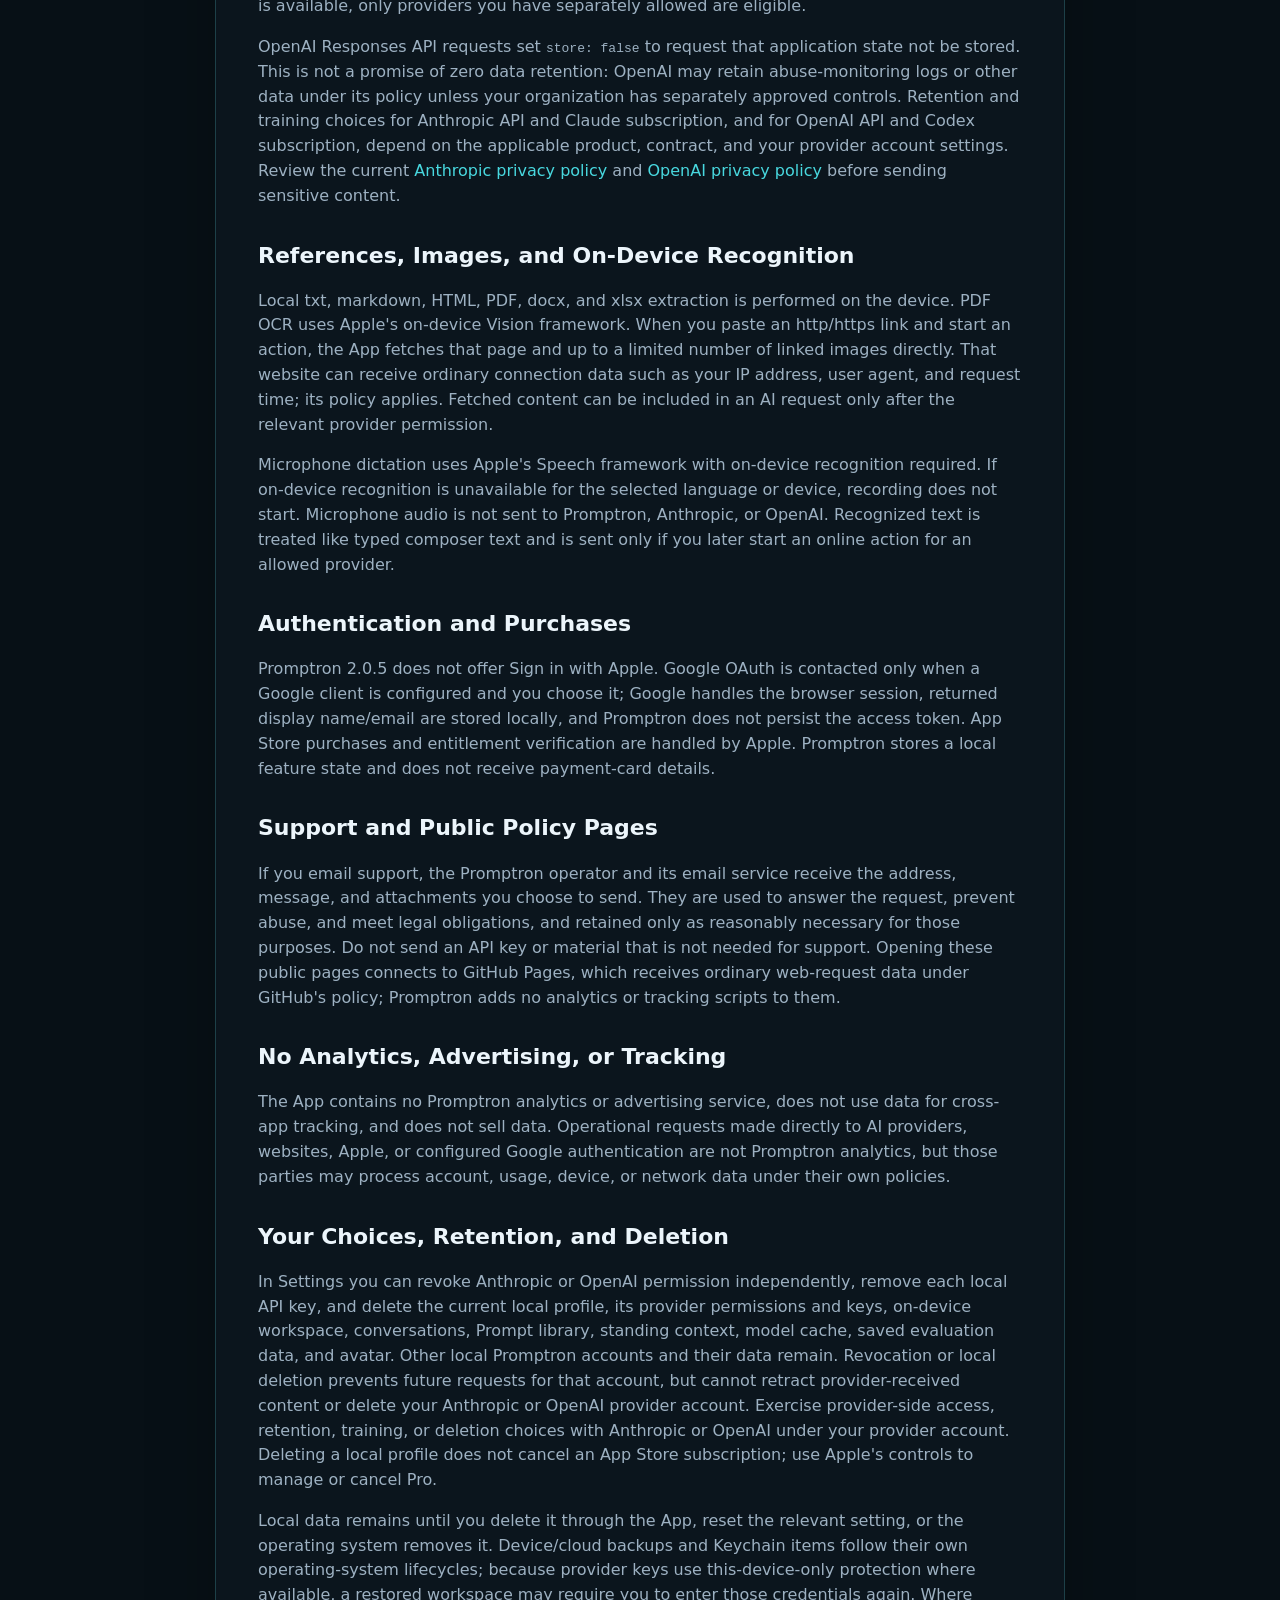
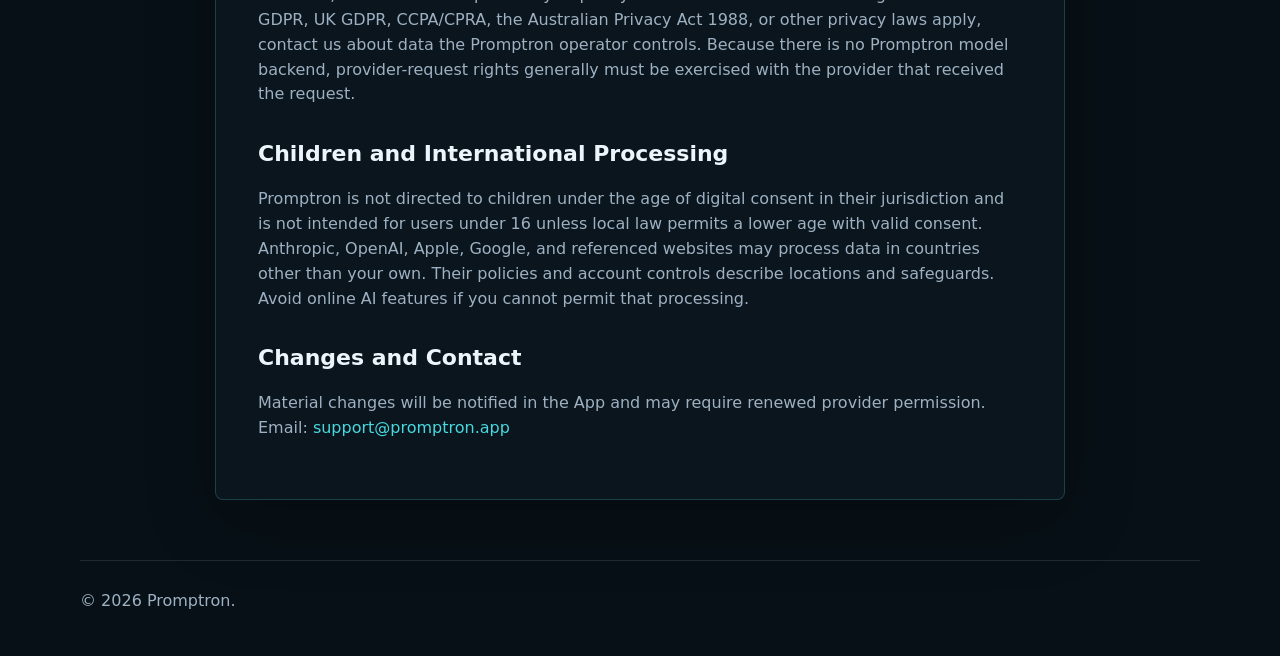
==== commit 6e319dcb: "docs: update Promptron support pages for v2.05" ====
--- a/privacy.html
+++ b/privacy.html
@@ -18,7 +18,7 @@
   </header>
 
   <main class="doc">
-    <p class="eyebrow">Last updated: August 3, 2026 · Version 2.04</p>
+    <p class="eyebrow">Last updated: August 3, 2026 · Version 2.05</p>
     <h1>Privacy Policy</h1>
 
     <h2>Scope and Summary</h2>
@@ -96,7 +96,7 @@
 
     <h2>Authentication and Purchases</h2>
     <p>
-      Promptron 2.0.4 does not offer Sign in with Apple. Google OAuth is contacted only when a Google
+      Promptron 2.0.5 does not offer Sign in with Apple. Google OAuth is contacted only when a Google
       client is configured and you choose
       it; Google handles the browser session, returned display name/email are stored locally, and
       Promptron does not persist the access token. App Store purchases and entitlement verification are
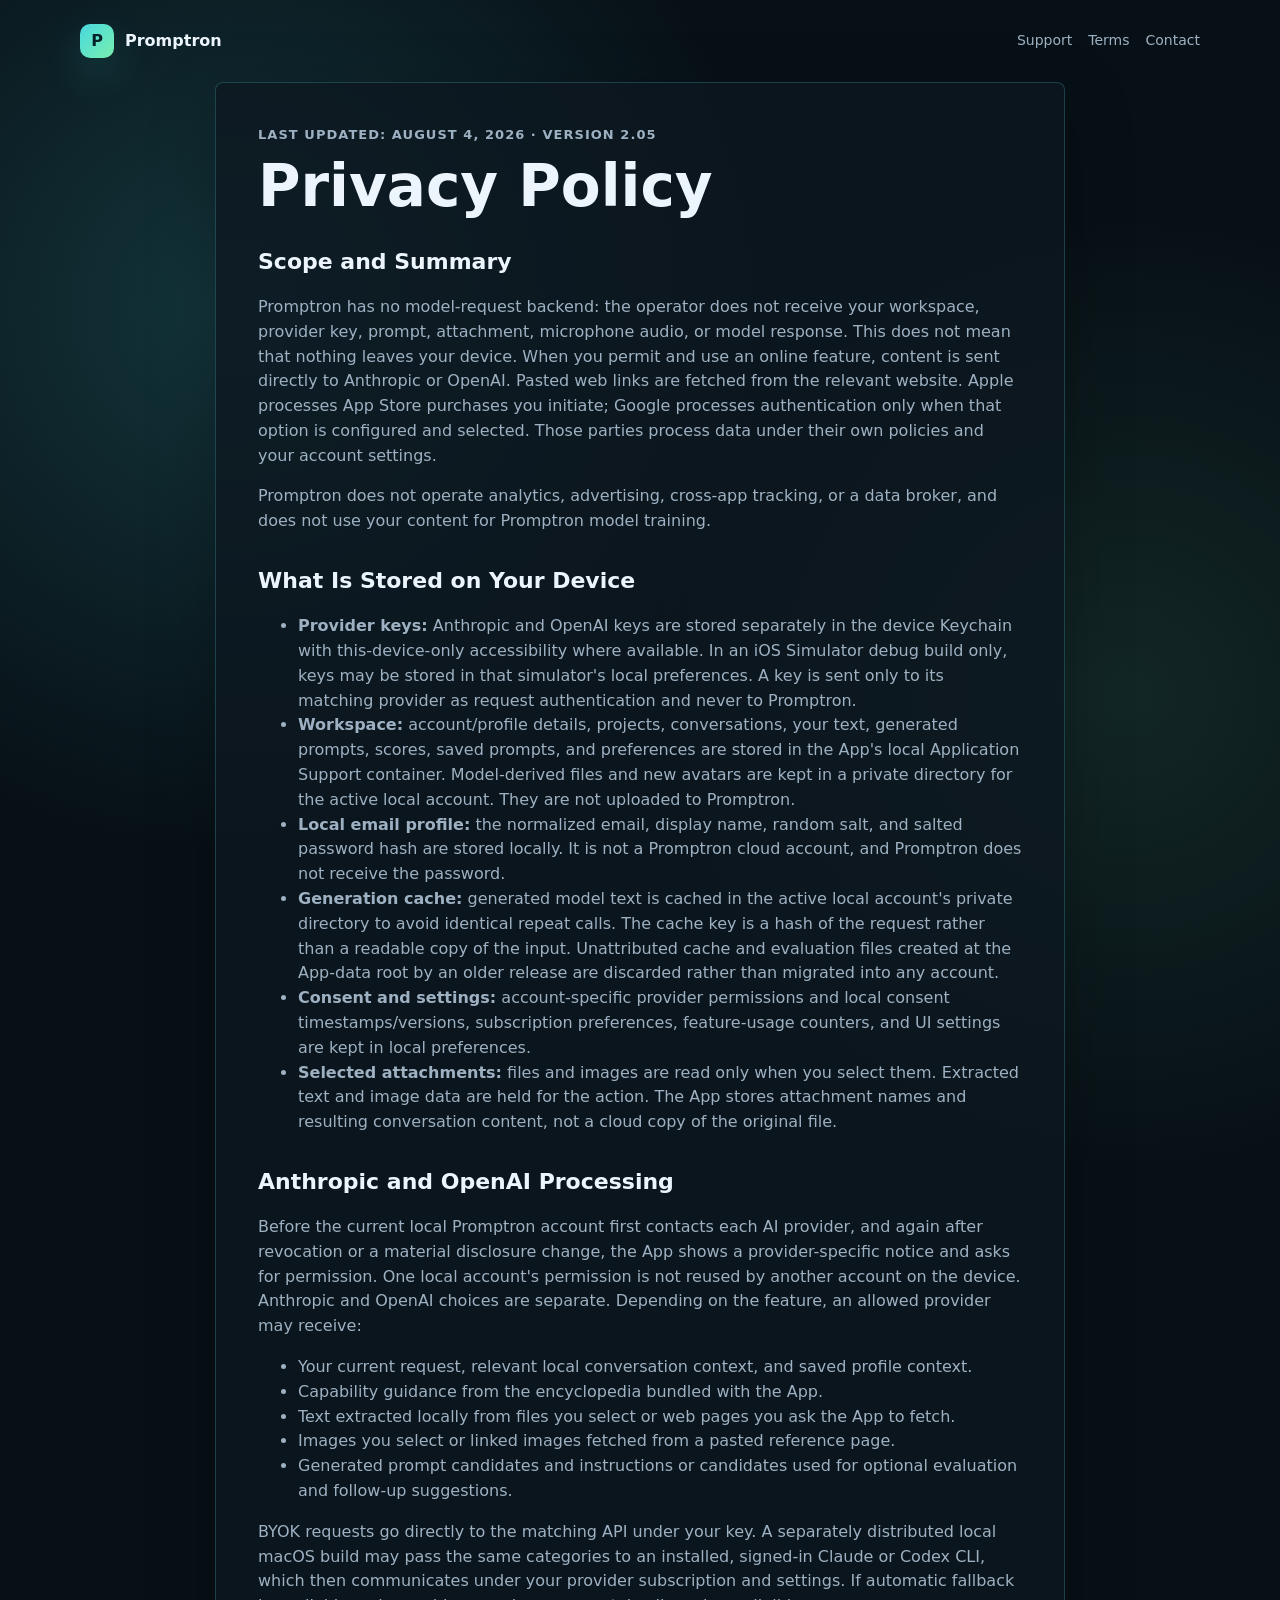
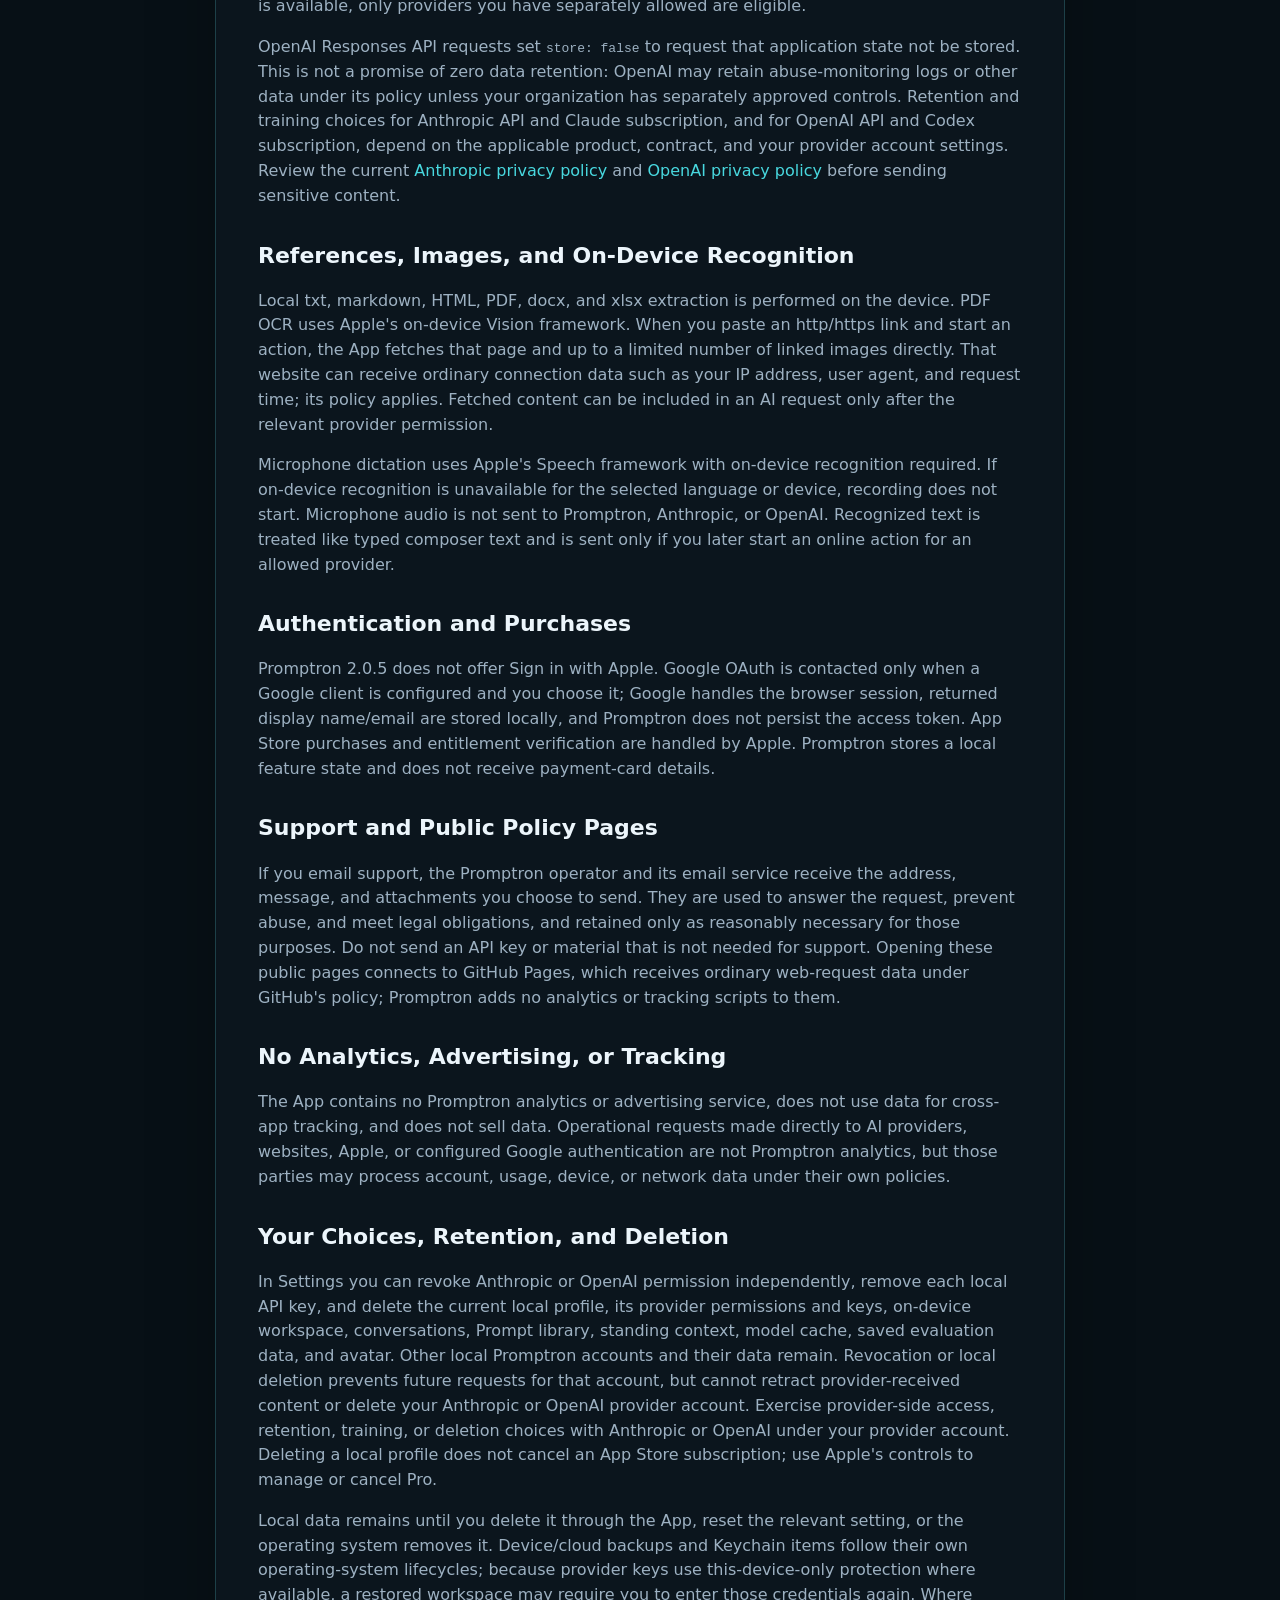
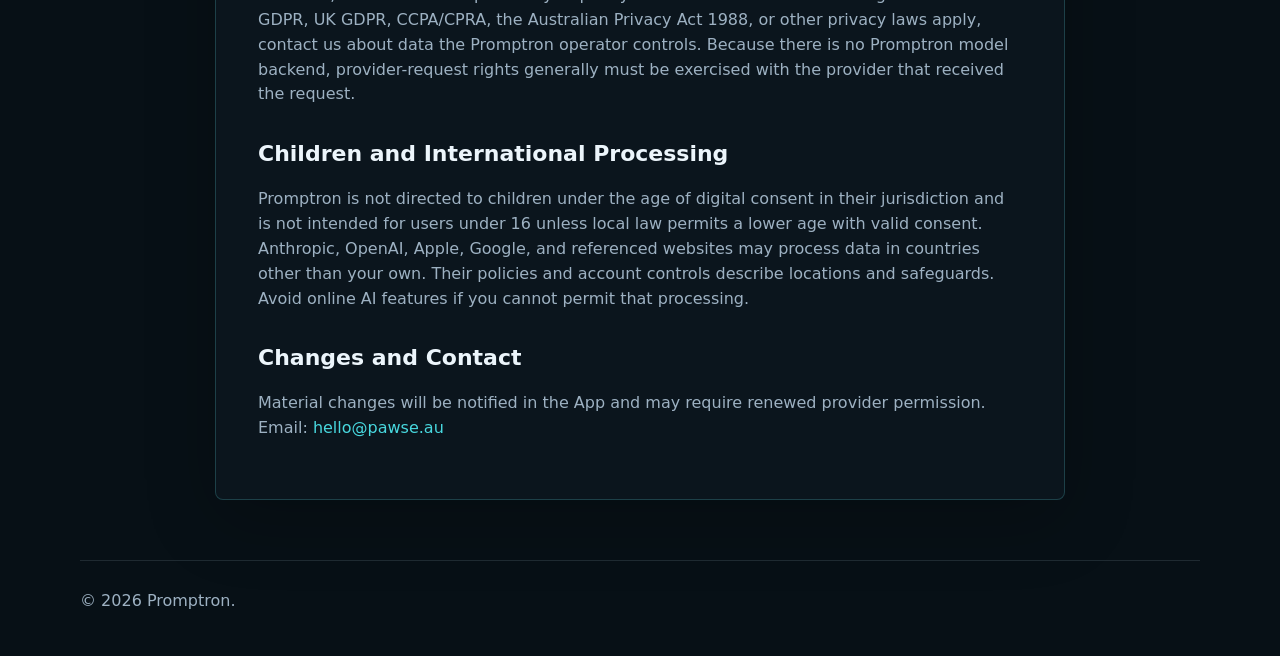
==== commit 8e8a4139: "docs: use verified Promptron support email" ====
--- a/privacy.html
+++ b/privacy.html
@@ -13,12 +13,12 @@
     <nav aria-label="Primary">
       <a href="./">Support</a>
       <a href="./terms.html">Terms</a>
-      <a href="mailto:support@promptron.app">Contact</a>
+      <a href="mailto:hello@pawse.au">Contact</a>
     </nav>
   </header>
 
   <main class="doc">
-    <p class="eyebrow">Last updated: August 3, 2026 · Version 2.05</p>
+    <p class="eyebrow">Last updated: August 4, 2026 · Version 2.05</p>
     <h1>Privacy Policy</h1>
 
     <h2>Scope and Summary</h2>
@@ -78,7 +78,6 @@
       <a href="https://openai.com/policies/privacy-policy/">OpenAI privacy policy</a> before sending
       sensitive content.
     </p>
-
     <h2>References, Images, and On-Device Recognition</h2>
     <p>
       Local txt, markdown, HTML, PDF, docx, and xlsx extraction is performed on the device. PDF OCR
@@ -154,7 +153,7 @@
     <h2>Changes and Contact</h2>
     <p>
       Material changes will be notified in the App and may require renewed provider permission.<br>
-      Email: <a href="mailto:support@promptron.app">support@promptron.app</a>
+      Email: <a href="mailto:hello@pawse.au">hello@pawse.au</a>
     </p>
   </main>
 
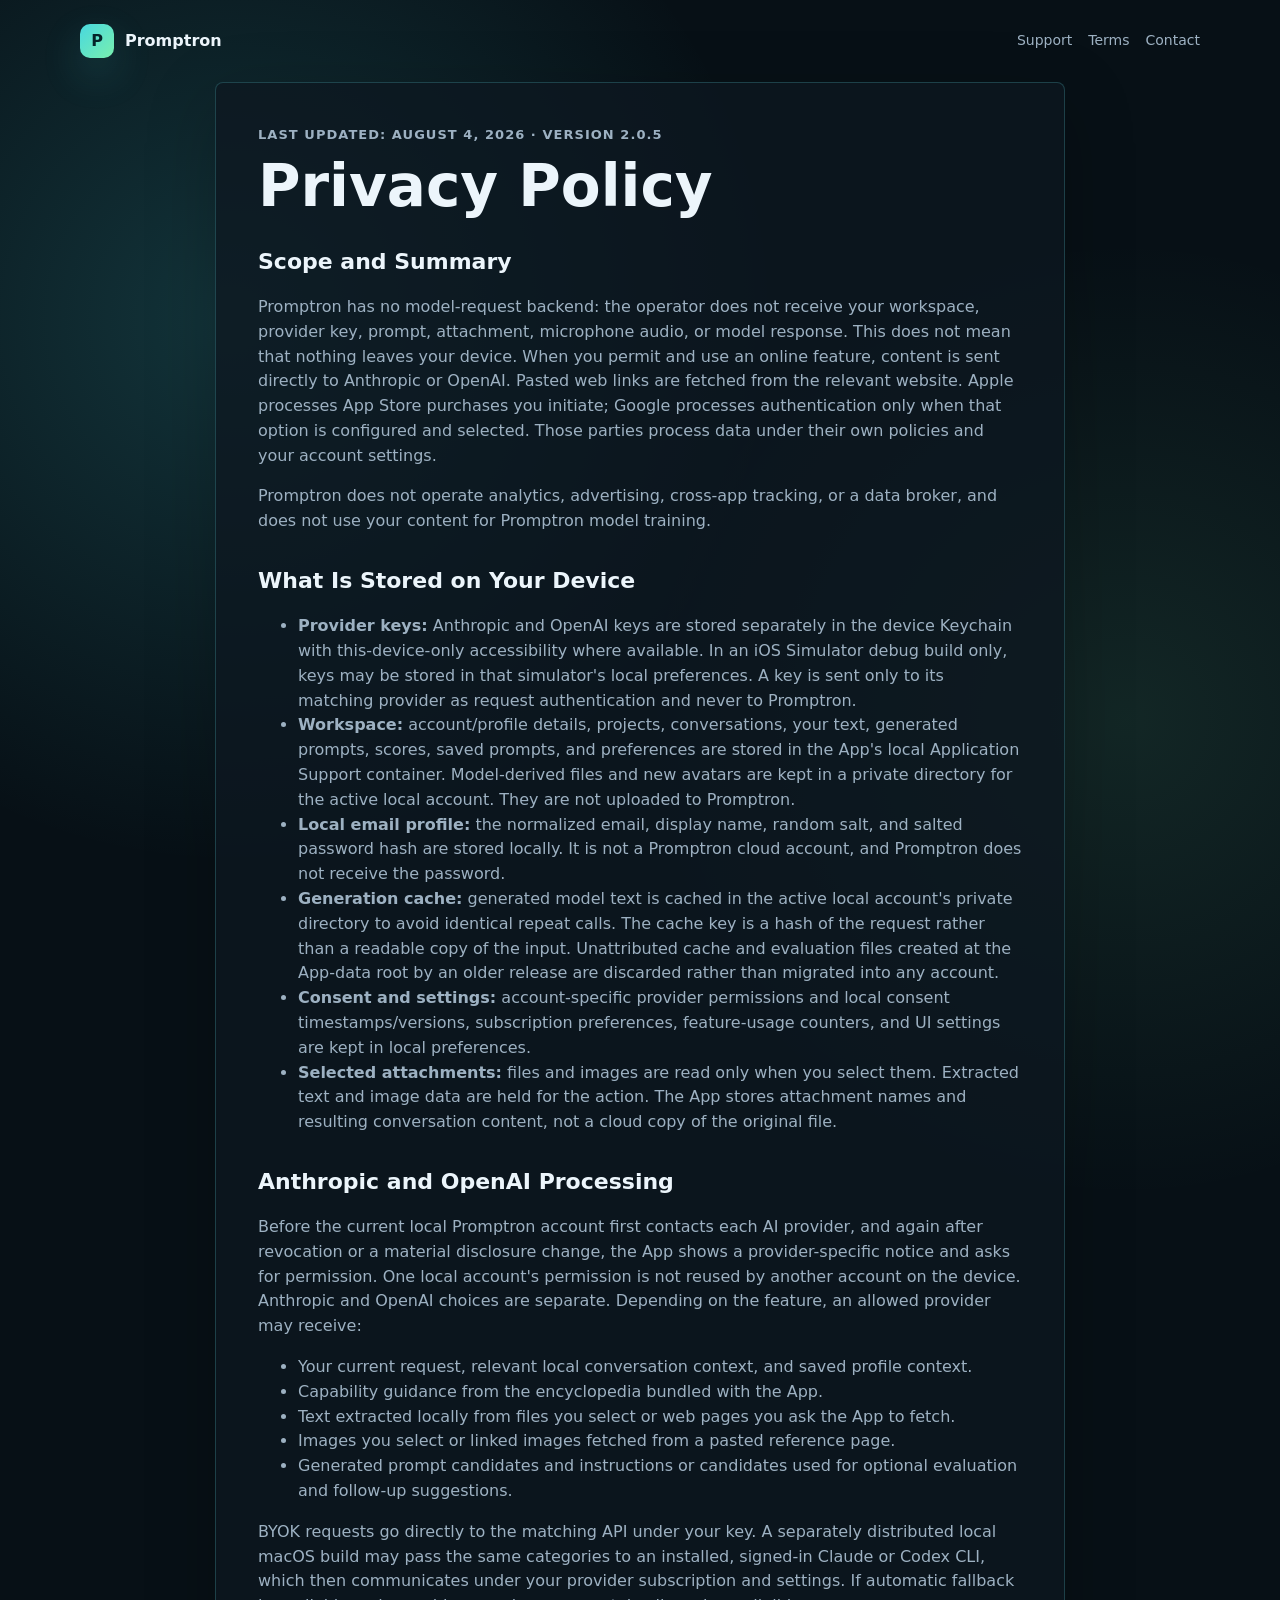
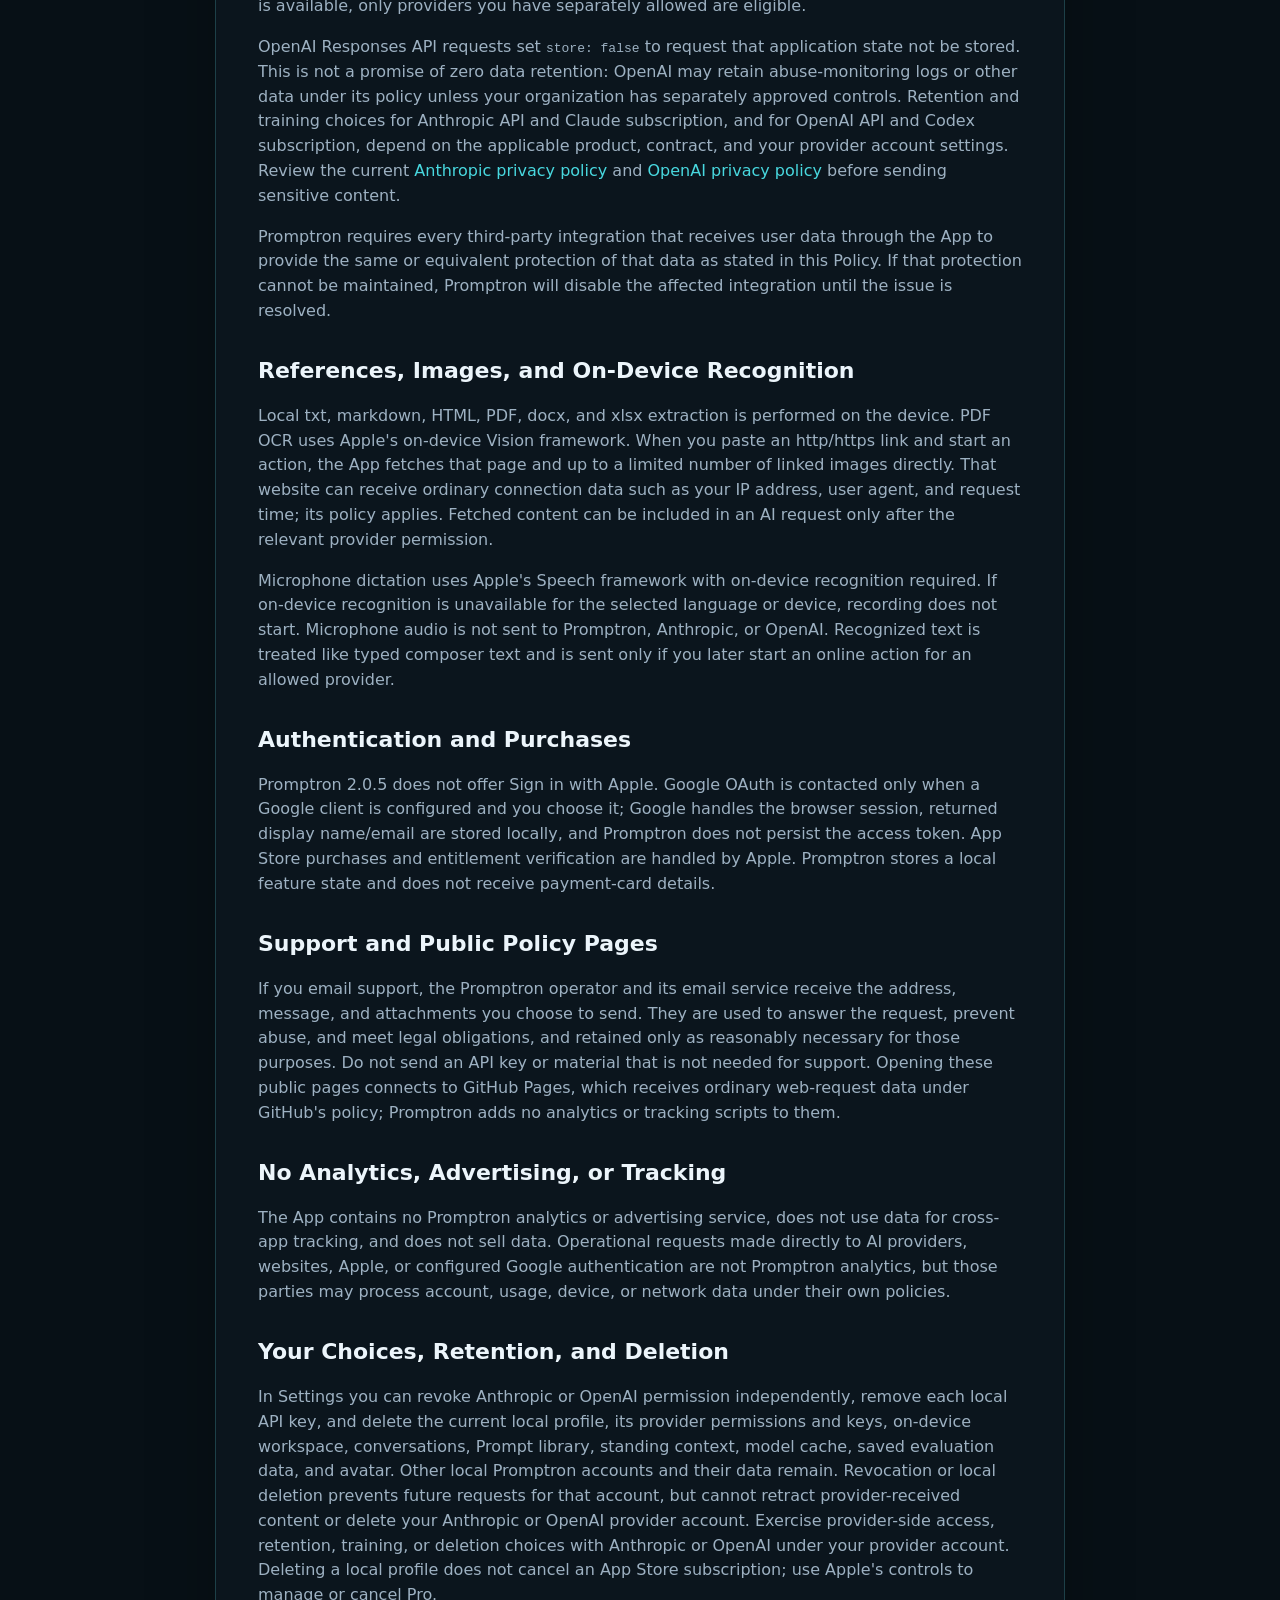
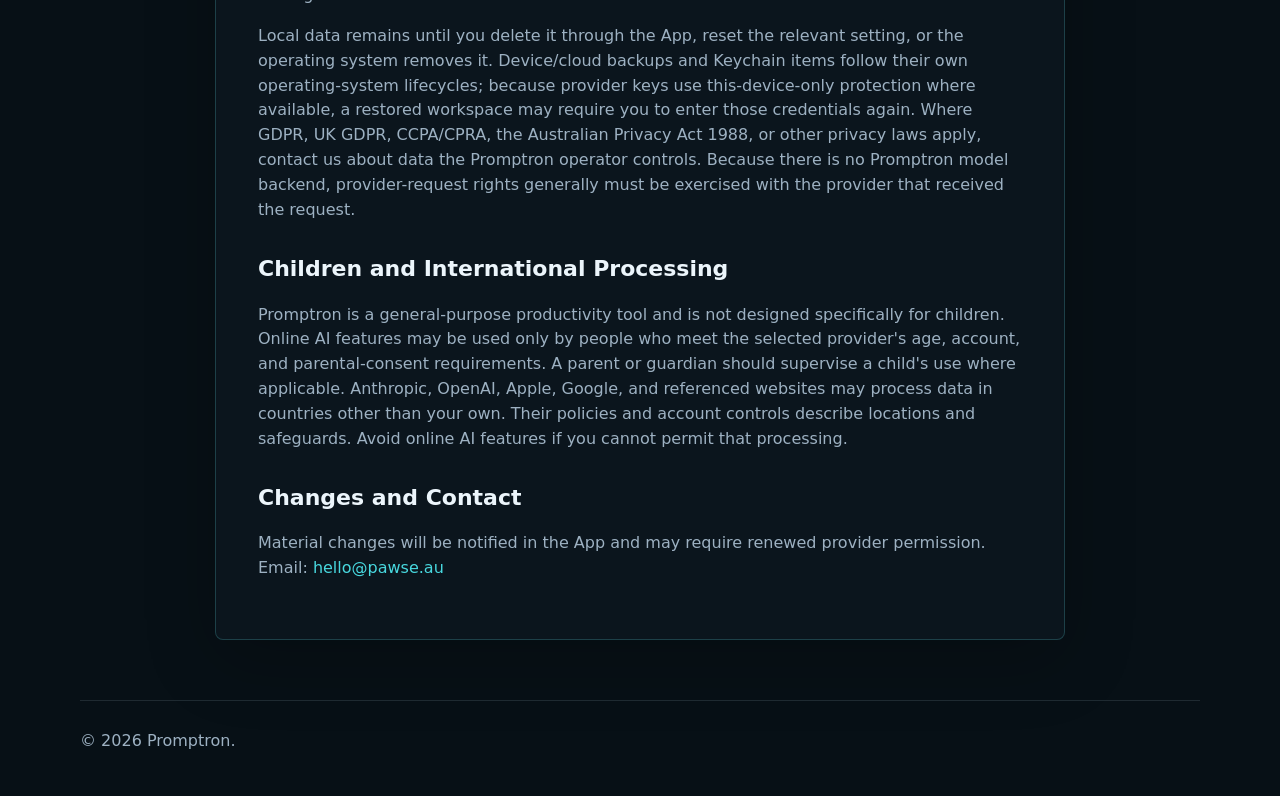
==== commit 0fca0e05: "docs: align public policy with build 39 disclosures" ====
--- a/privacy.html
+++ b/privacy.html
@@ -18,7 +18,7 @@
   </header>
 
   <main class="doc">
-    <p class="eyebrow">Last updated: August 4, 2026 · Version 2.05</p>
+    <p class="eyebrow">Last updated: August 4, 2026 · Version 2.0.5</p>
     <h1>Privacy Policy</h1>
 
     <h2>Scope and Summary</h2>
@@ -77,6 +77,12 @@
       <a href="https://www.anthropic.com/legal/privacy">Anthropic privacy policy</a> and
       <a href="https://openai.com/policies/privacy-policy/">OpenAI privacy policy</a> before sending
       sensitive content.
+    </p>
+    <p>
+      Promptron requires every third-party integration that receives user data through the App to
+      provide the same or equivalent protection of that data as stated in this Policy. If that
+      protection cannot be maintained, Promptron will disable the affected integration until the
+      issue is resolved.
     </p>
     <h2>References, Images, and On-Device Recognition</h2>
     <p>
@@ -143,8 +149,9 @@
 
     <h2>Children and International Processing</h2>
     <p>
-      Promptron is not directed to children under the age of digital consent in their jurisdiction and
-      is not intended for users under 16 unless local law permits a lower age with valid consent.
+      Promptron is a general-purpose productivity tool and is not designed specifically for children.
+      Online AI features may be used only by people who meet the selected provider's age, account, and
+      parental-consent requirements. A parent or guardian should supervise a child's use where applicable.
       Anthropic, OpenAI, Apple, Google, and referenced websites may process data in countries other than
       your own. Their policies and account controls describe locations and safeguards. Avoid online AI
       features if you cannot permit that processing.
